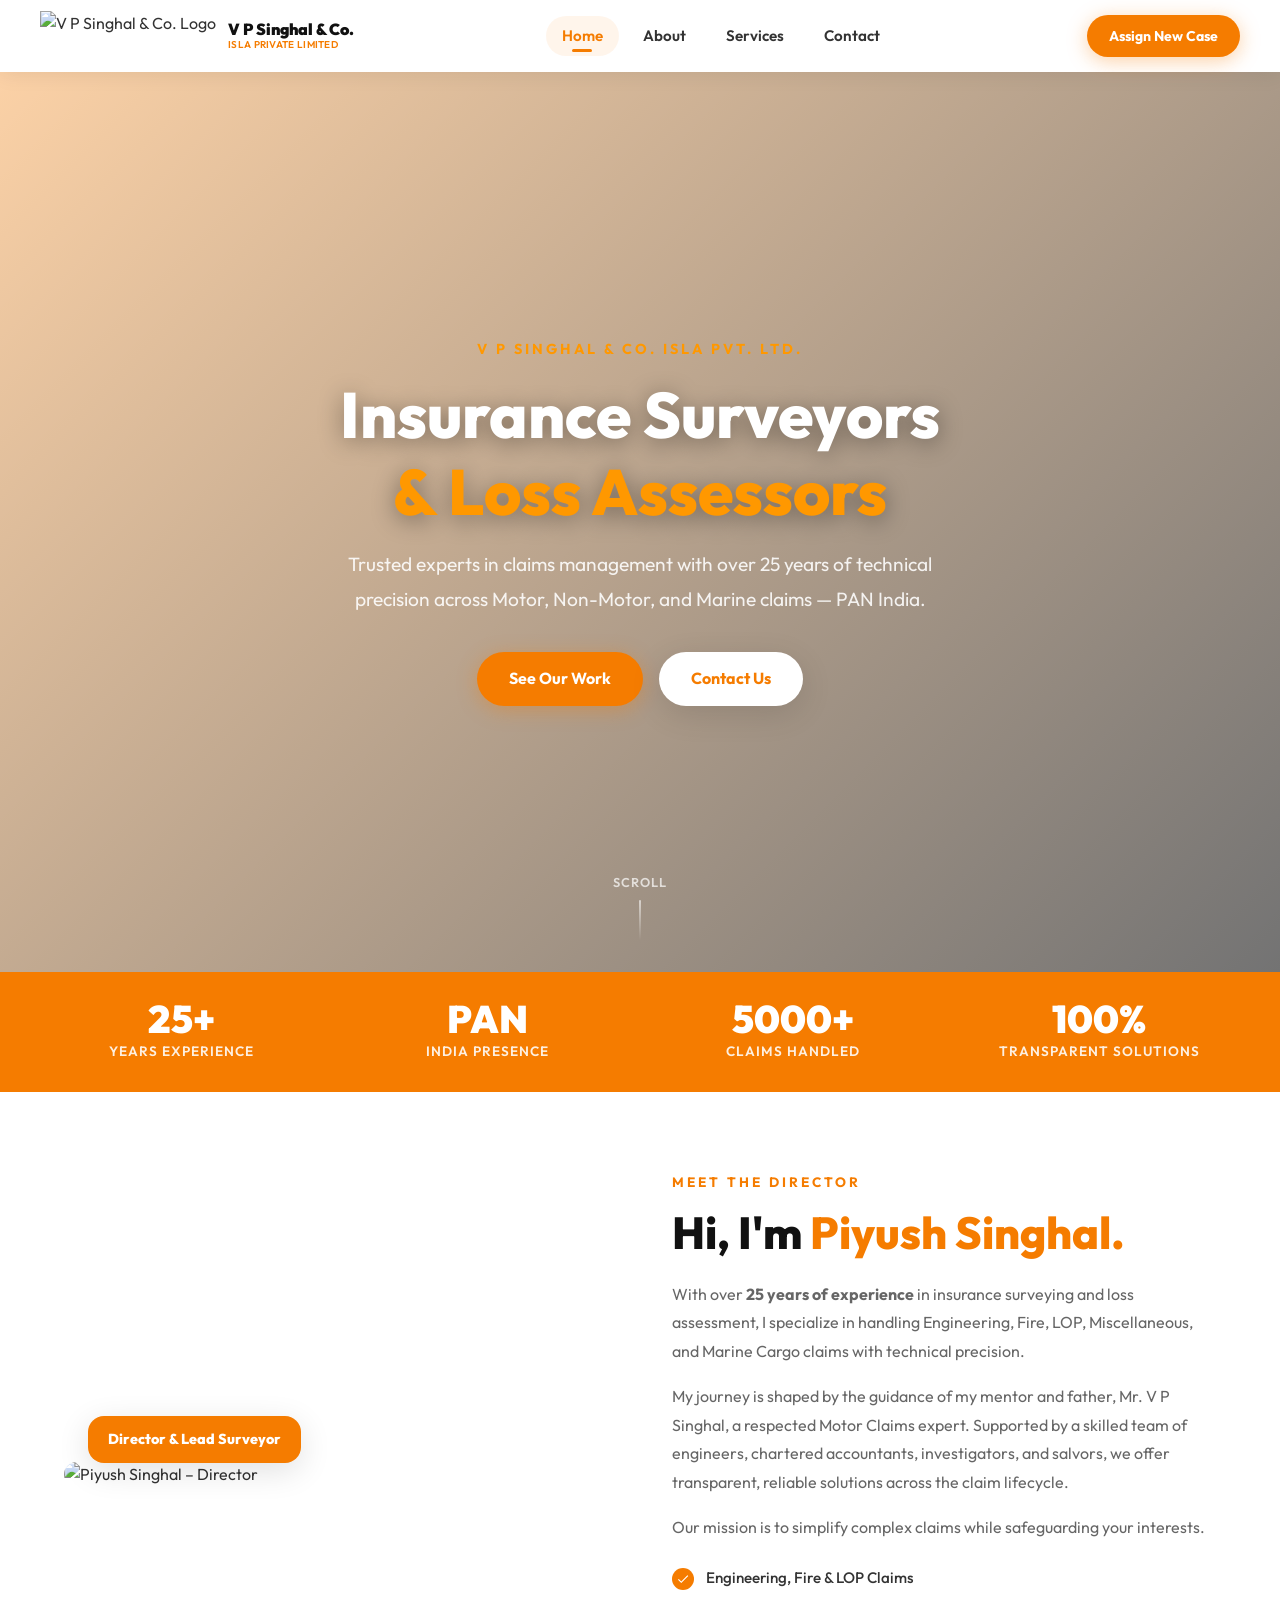
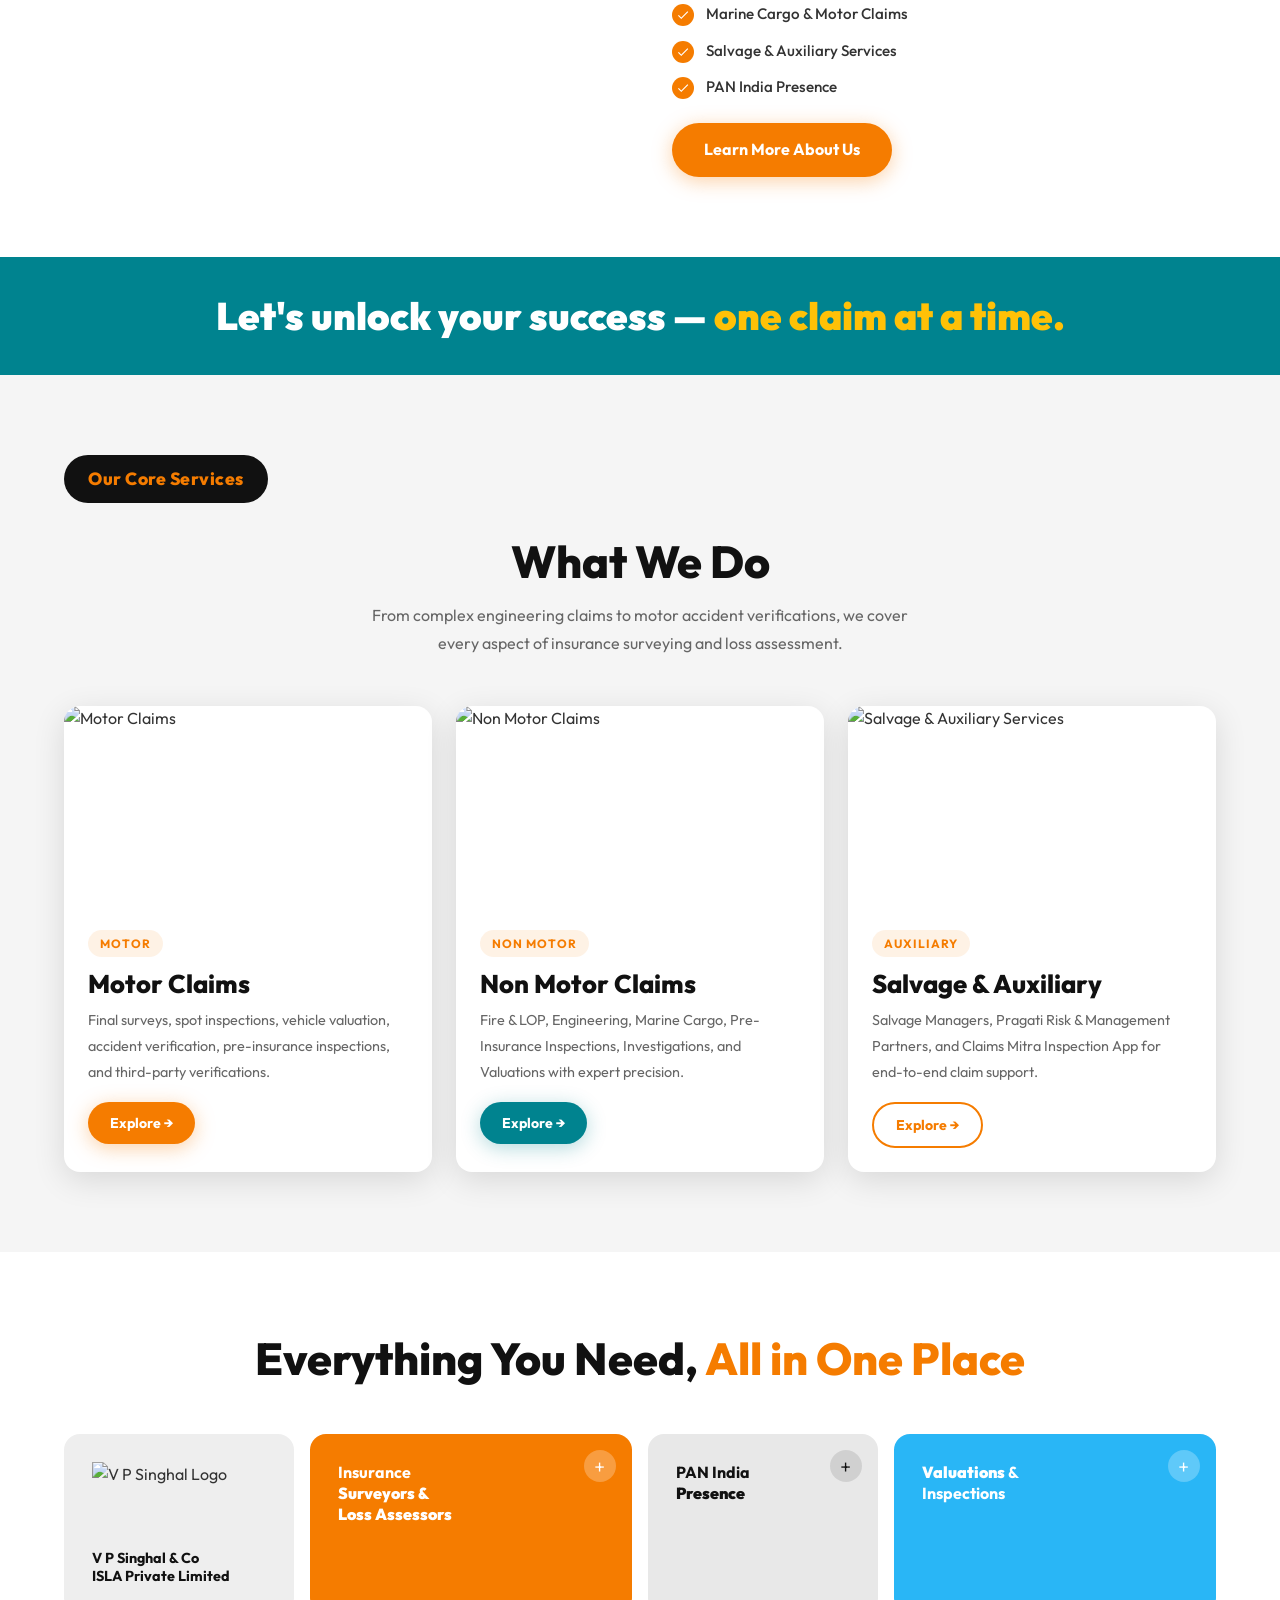
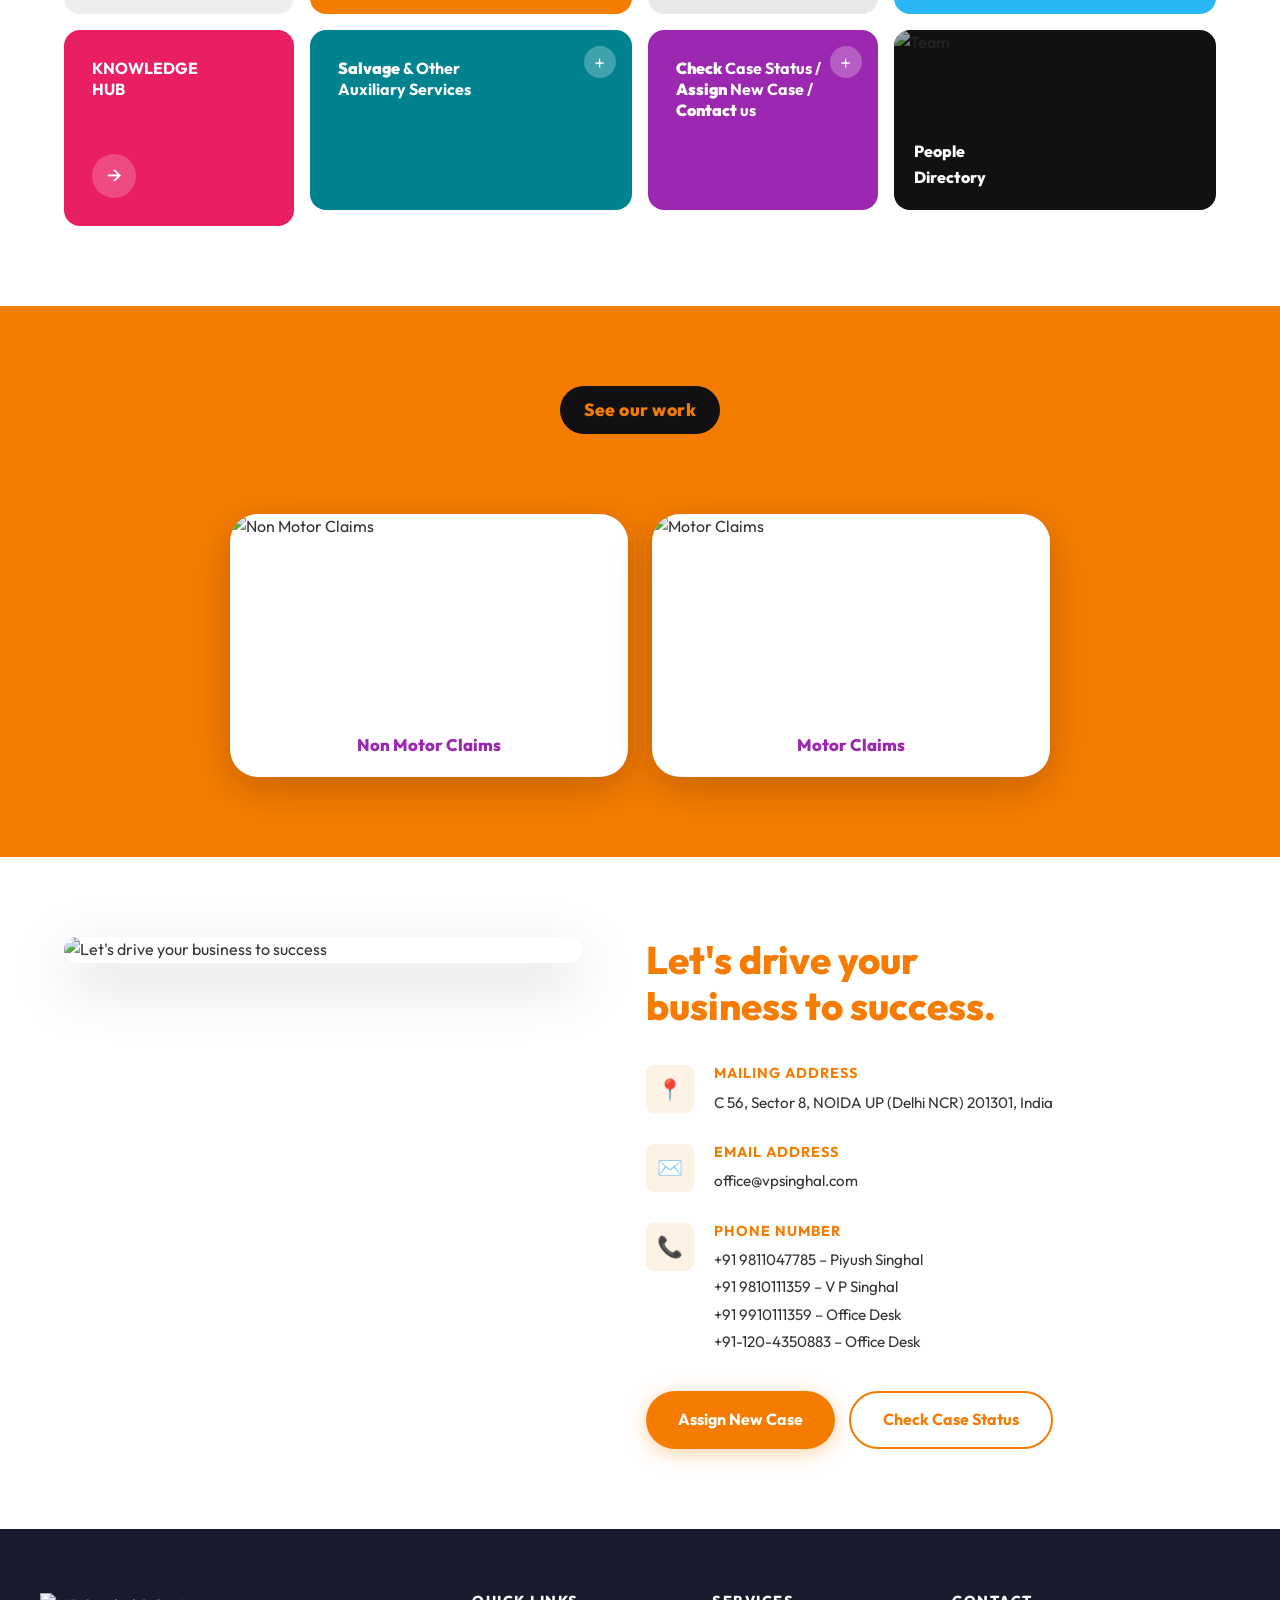
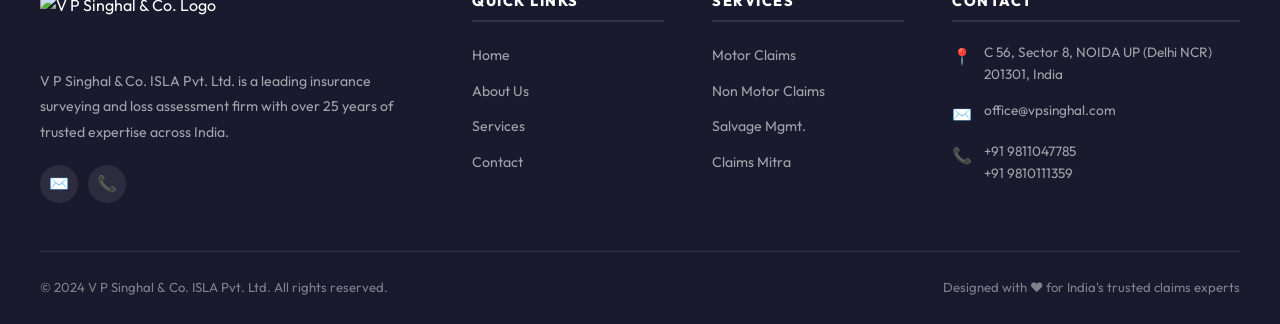
==== index.html @ 4d63808f "Home page" ====
<!DOCTYPE html>
<html lang="en">
<head>
  <meta charset="UTF-8" />
  <meta name="viewport" content="width=device-width, initial-scale=1.0"/>
  <meta name="description" content="V P Singhal & Co. ISLA Pvt. Ltd. – Expert Insurance Surveyors & Loss Assessors with 25+ years of experience in Engineering, Fire, Marine Cargo, Motor Claims across India."/>
  <title>V P Singhal & Co. ISLA Pvt. Ltd. | Insurance Surveyors & Loss Assessors</title>
  <link rel="stylesheet" href="styles.css"/>
  <link rel="icon" type="image/png" href="assets/favicon.ico"/>
</head>
<body>

  <!-- ═══════════════════════ NAVBAR ═══════════════════════ -->
  <nav class="navbar" id="navbar">
    <div class="nav-container">
      <a href="index.html" class="nav-logo">
        <img src="assets/logo.png" alt="V P Singhal & Co. Logo"/>
        <div class="nav-logo-text">
          <span class="brand">V P Singhal &amp; Co.</span>
          <span class="sub">ISLA Private Limited</span>
        </div>
      </a>
      <div class="nav-links">
        <a href="index.html" class="active">Home</a>
        <a href="about.html">About</a>
        <a href="services.html">Services</a>
        <a href="contact.html">Contact</a>
      </div>
      <div class="nav-cta">
        <a href="contact.html#assign" class="btn btn-orange">Assign New Case</a>
      </div>
      <button class="hamburger" id="hamburger" aria-label="Menu">
        <span></span><span></span><span></span>
      </button>
    </div>
  </nav>

  <!-- Mobile Nav -->
  <div class="mobile-nav" id="mobileNav">
    <a href="index.html">Home</a>
    <a href="about.html">About</a>
    <a href="services.html">Services</a>
    <a href="contact.html">Contact</a>
    <a href="contact.html#assign" class="btn btn-orange">Assign New Case</a>
  </div>

  <!-- ═══════════════════════ HERO ═══════════════════════ -->
  <section class="hero" id="hero">
    <div class="hero-bg"></div>
    <div class="hero-overlay"></div>
    <div class="hero-content">
      <span class="eyebrow">V P Singhal &amp; Co. ISLA Pvt. Ltd.</span>
      <h1>Insurance Surveyors<br/><span>&amp; Loss Assessors</span></h1>
      <p>Trusted experts in claims management with over 25 years of technical precision across Motor, Non-Motor, and Marine claims — PAN India.</p>
      <div class="hero-btns">
        <a href="services.html" class="btn btn-orange">See Our Work</a>
        <a href="contact.html" class="btn btn-white">Contact Us</a>
      </div>
    </div>
    <div class="hero-scroll">Scroll</div>
  </section>

  <!-- ═══════════════════════ STATS ═══════════════════════ -->
  <div class="stats-strip">
    <div class="stats-grid">
      <div class="stat-item reveal">
        <span class="num">25+</span>
        <span class="lbl">Years Experience</span>
      </div>
      <div class="stat-item reveal reveal-delay-1">
        <span class="num">PAN</span>
        <span class="lbl">India Presence</span>
      </div>
      <div class="stat-item reveal reveal-delay-2">
        <span class="num">5000+</span>
        <span class="lbl">Claims Handled</span>
      </div>
      <div class="stat-item reveal reveal-delay-3">
        <span class="num">100%</span>
        <span class="lbl">Transparent Solutions</span>
      </div>
    </div>
  </div>

  <!-- ═══════════════════════ ABOUT TEASER ═══════════════════════ -->
  <section class="about-teaser section" id="about-teaser">
    <div class="container">
      <div class="about-grid">
        <div class="about-img-wrap reveal">
          <img src="assets/About director.jpeg" alt="Piyush Singhal – Director"/>
          <div class="about-img-badge">Director &amp; Lead Surveyor</div>
        </div>
        <div class="about-text reveal reveal-delay-2">
          <span class="eyebrow">Meet the Director</span>
          <h2>Hi, I'm <span>Piyush Singhal.</span></h2>
          <p>With over <strong>25 years of experience</strong> in insurance surveying and loss assessment, I specialize in handling Engineering, Fire, LOP, Miscellaneous, and Marine Cargo claims with technical precision.</p>
          <p>My journey is shaped by the guidance of my mentor and father, Mr. V P Singhal, a respected Motor Claims expert. Supported by a skilled team of engineers, chartered accountants, investigators, and salvors, we offer transparent, reliable solutions across the claim lifecycle.</p>
          <p>Our mission is to simplify complex claims while safeguarding your interests.</p>
          <ul class="about-bullets">
            <li>Engineering, Fire &amp; LOP Claims</li>
            <li>Marine Cargo &amp; Motor Claims</li>
            <li>Salvage &amp; Auxiliary Services</li>
            <li>PAN India Presence</li>
          </ul>
          <a href="about.html" class="btn btn-orange">Learn More About Us</a>
        </div>
      </div>
    </div>
  </section>

  <!-- ═══════════════════════ TAGLINE ═══════════════════════ -->
  <div class="tagline-strip">
    <div class="container">
      <h2>Let's unlock your success — <span>one claim at a time.</span></h2>
    </div>
  </div>

  <!-- ═══════════════════════ SERVICES (Home) ═══════════════════════ -->
  <section class="services-home section" id="services">
    <div class="container">
      <span class="badge">Our Core Services</span>
      <h2 class="text-center" style="color:var(--black); margin-bottom:12px;">What We Do</h2>
      <p>From complex engineering claims to motor accident verifications, we cover every aspect of insurance surveying and loss assessment.</p>
      <div class="services-grid-home" style="margin-top:48px;">
        <!-- Card 1 -->
        <div class="service-card-home reveal">
          <div class="card-img">
            <img src="assets/motor claims.jpeg" alt="Motor Claims"/>
          </div>
          <div class="card-body">
            <span class="card-tag">Motor</span>
            <h3>Motor Claims</h3>
            <p>Final surveys, spot inspections, vehicle valuation, accident verification, pre-insurance inspections, and third-party verifications.</p>
            <a href="services.html#motor" class="btn btn-orange" style="margin-top:16px; padding:10px 22px; font-size:0.88rem;">Explore →</a>
          </div>
        </div>
        <!-- Card 2 -->
        <div class="service-card-home reveal reveal-delay-1">
          <div class="card-img">
            <img src="assets/Non motor claims.jpeg" alt="Non Motor Claims"/>
          </div>
          <div class="card-body">
            <span class="card-tag">Non Motor</span>
            <h3>Non Motor Claims</h3>
            <p>Fire &amp; LOP, Engineering, Marine Cargo, Pre-Insurance Inspections, Investigations, and Valuations with expert precision.</p>
            <a href="services.html#non-motor" class="btn btn-teal" style="margin-top:16px; padding:10px 22px; font-size:0.88rem;">Explore →</a>
          </div>
        </div>
        <!-- Card 3 -->
        <div class="service-card-home reveal reveal-delay-2">
          <div class="card-img">
            <img src="assets/slavage.jpeg" alt="Salvage & Auxiliary Services"/>
          </div>
          <div class="card-body">
            <span class="card-tag">Auxiliary</span>
            <h3>Salvage &amp; Auxiliary</h3>
            <p>Salvage Managers, Pragati Risk &amp; Management Partners, and Claims Mitra Inspection App for end-to-end claim support.</p>
            <a href="services.html#salvage" class="btn btn-outline" style="margin-top:16px; padding:10px 22px; font-size:0.88rem;">Explore →</a>
          </div>
        </div>
      </div>
    </div>
  </section>

  <!-- ═══════════════════════ BENTO GRID ═══════════════════════ -->
  <section class="bento-section section">
    <div class="container">
      <h2 class="reveal">Everything You Need, <span class="text-orange">All in One Place</span></h2>
      <div class="bento-grid" style="margin-top:48px;">
        <!-- Logo card -->
        <div class="bento-card bc-logo reveal">
          <img src="assets/logo.png" alt="V P Singhal Logo"/>
          <h4>V P Singhal &amp; Co<br/>ISLA Private Limited</h4>
        </div>
        <!-- Insurance Surveyors -->
        <a href="services.html" class="bento-card bc-orange reveal reveal-delay-1">
          <div class="plus">+</div>
          <h4>Insurance<br/><span>Surveyors &amp;<br/>Loss Assessors</span></h4>
        </a>
        <!-- PAN India -->
        <div class="bento-card bc-grey reveal reveal-delay-2">
          <div class="plus" style="background:rgba(0,0,0,0.1); color:var(--black);">+</div>
          <h4 style="color:var(--black);">PAN India<br/><span>Presence</span></h4>
        </div>
        <!-- Valuations -->
        <a href="services.html#non-motor" class="bento-card bc-blue reveal reveal-delay-3">
          <div class="plus">+</div>
          <h4><span>Valuations</span> &amp;<br/>Inspections</h4>
        </a>
        <!-- Knowledge Hub -->
        <a href="about.html" class="bento-card bc-red span-row reveal">
          <h4>KNOWLEDGE<br/>HUB</h4>
          <div class="arrow">→</div>
        </a>
        <!-- Salvage -->
        <a href="services.html#salvage" class="bento-card bc-teal reveal reveal-delay-1">
          <div class="plus">+</div>
          <h4><span>Salvage</span> &amp; Other<br/>Auxiliary Services</h4>
        </a>
        <!-- Check / Assign -->
        <a href="contact.html" class="bento-card bc-purple reveal reveal-delay-2">
          <div class="plus">+</div>
          <h4><span>Check</span> Case Status / <span>Assign</span> New Case / <span>Contact</span> us</h4>
        </a>
        <!-- People -->
        <div class="bento-card bc-photo reveal reveal-delay-3">
          <img src="assets/contact.jpeg" alt="Team"/>
          <div class="photo-label">People<br/>Directory</div>
        </div>
      </div>
    </div>
  </section>

  <!-- ═══════════════════════ SEE OUR WORK ═══════════════════════ -->
  <section class="work-section">
    <div class="container">
      <div class="section-header">
        <div class="badge">See our work</div>
      </div>
      <div class="work-cards">
        <div class="work-card reveal">
          <img src="assets/Non motor claims.jpeg" alt="Non Motor Claims"/>
          <div class="work-card-label">Non Motor Claims</div>
        </div>
        <div class="work-card reveal reveal-delay-1">
          <img src="assets/motor and non motor claims.jpeg" alt="Motor Claims"/>
          <div class="work-card-label">Motor Claims</div>
        </div>
      </div>
    </div>
  </section>

  <!-- ═══════════════════════ CONTACT CTA ═══════════════════════ -->
  <section class="section" style="background:var(--white);">
    <div class="container">
      <div class="contact-layout">
        <div class="reveal">
          <img src="assets/contact.jpeg" alt="Let's drive your business to success" style="border-radius: var(--radius-lg); box-shadow: var(--shadow-lg); width:100%; object-fit:cover; max-height:380px;"/>
        </div>
        <div class="contact-info reveal reveal-delay-2">
          <h2>Let's drive your<br/>business to success.</h2>
          <div class="contact-detail">
            <div class="contact-detail-icon">📍</div>
            <div class="contact-detail-text">
              <h4>Mailing Address</h4>
              <p>C 56, Sector 8, NOIDA UP (Delhi NCR) 201301, India</p>
            </div>
          </div>
          <div class="contact-detail">
            <div class="contact-detail-icon">✉️</div>
            <div class="contact-detail-text">
              <h4>Email Address</h4>
              <a href="mailto:office@vpsinghal.com">office@vpsinghal.com</a>
            </div>
          </div>
          <div class="contact-detail">
            <div class="contact-detail-icon">📞</div>
            <div class="contact-detail-text">
              <h4>Phone Number</h4>
              <a href="tel:+919811047785">+91 9811047785 – Piyush Singhal</a>
              <a href="tel:+919810111359">+91 9810111359 – V P Singhal</a>
              <a href="tel:+919910111359">+91 9910111359 – Office Desk</a>
              <a href="tel:+911204350883">+91-120-4350883 – Office Desk</a>
            </div>
          </div>
          <div class="contact-action-btns">
            <a href="contact.html#assign" class="btn btn-orange">Assign New Case</a>
            <a href="contact.html#status" class="btn btn-outline">Check Case Status</a>
          </div>
        </div>
      </div>
    </div>
  </section>

  <!-- ═══════════════════════ FOOTER ═══════════════════════ -->
  <footer class="footer">
    <div class="footer-grid">
      <div class="footer-brand">
        <img src="assets/logo.png" alt="V P Singhal & Co. Logo"/>
        <p>V P Singhal & Co. ISLA Pvt. Ltd. is a leading insurance surveying and loss assessment firm with over 25 years of trusted expertise across India.</p>
        <div class="footer-social">
          <a href="mailto:office@vpsinghal.com" title="Email">✉️</a>
          <a href="tel:+919811047785" title="Call">📞</a>
        </div>
      </div>
      <div class="footer-col">
        <h5>Quick Links</h5>
        <ul>
          <li><a href="index.html">Home</a></li>
          <li><a href="about.html">About Us</a></li>
          <li><a href="services.html">Services</a></li>
          <li><a href="contact.html">Contact</a></li>
        </ul>
      </div>
      <div class="footer-col">
        <h5>Services</h5>
        <ul>
          <li><a href="services.html#motor">Motor Claims</a></li>
          <li><a href="services.html#non-motor">Non Motor Claims</a></li>
          <li><a href="services.html#salvage">Salvage Mgmt.</a></li>
          <li><a href="services.html#salvage">Claims Mitra</a></li>
        </ul>
      </div>
      <div class="footer-col">
        <h5>Contact</h5>
        <div class="footer-contact-item">
          <span class="icon">📍</span>
          <p>C 56, Sector 8, NOIDA UP (Delhi NCR) 201301, India</p>
        </div>
        <div class="footer-contact-item">
          <span class="icon">✉️</span>
          <p><a href="mailto:office@vpsinghal.com">office@vpsinghal.com</a></p>
        </div>
        <div class="footer-contact-item">
          <span class="icon">📞</span>
          <p><a href="tel:+919811047785">+91 9811047785</a><br/><a href="tel:+919810111359">+91 9810111359</a></p>
        </div>
      </div>
    </div>
    <div class="footer-bottom">
      <p>© 2024 V P Singhal &amp; Co. ISLA Pvt. Ltd. All rights reserved.</p>
      <p>Designed with ❤️ for India's trusted claims experts</p>
    </div>
  </footer>

  <script>
    // Navbar scroll
    const navbar = document.getElementById('navbar');
    window.addEventListener('scroll', () => {
      navbar.classList.toggle('scrolled', window.scrollY > 50);
    });

    // Hamburger toggle
    const hamburger = document.getElementById('hamburger');
    const mobileNav = document.getElementById('mobileNav');
    hamburger.addEventListener('click', () => {
      hamburger.classList.toggle('active');
      mobileNav.classList.toggle('open');
    });

    // Reveal on scroll
    const reveals = document.querySelectorAll('.reveal');
    const observer = new IntersectionObserver((entries) => {
      entries.forEach(e => { if (e.isIntersecting) e.target.classList.add('visible'); });
    }, { threshold: 0.12 });
    reveals.forEach(el => observer.observe(el));
  </script>
</body>
</html>
---- styles.css ----
/* ============================================================
   V P Singhal & Co. ISLA Pvt. Ltd. — Main Stylesheet
   Theme: Orange (#F57C00), Teal (#00838F), Vibrant Accents
   ============================================================ */

@import url('https://fonts.googleapis.com/css2?family=Inter:wght@300;400;500;600;700;800;900&family=Outfit:wght@300;400;500;600;700;800;900&display=swap');

/* ── CSS Variables ── */
:root {
  --orange:       #F57C00;
  --orange-light: #FF9800;
  --orange-dark:  #E65100;
  --teal:         #00838F;
  --teal-dark:    #006064;
  --red:          #E91E63;
  --yellow:       #FFC107;
  --sky:          #29B6F6;
  --purple:       #9C27B0;
  --black:        #111111;
  --dark:         #1A1A2E;
  --grey:         #F5F5F5;
  --grey-mid:     #EEEEEE;
  --text:         #333333;
  --text-light:   #666666;
  --white:        #FFFFFF;
  --radius:       16px;
  --radius-sm:    8px;
  --radius-lg:    28px;
  --shadow:       0 8px 32px rgba(0,0,0,0.12);
  --shadow-lg:    0 20px 60px rgba(0,0,0,0.18);
  --transition:   all 0.3s cubic-bezier(0.4, 0, 0.2, 1);
  --font:         'Outfit', 'Inter', sans-serif;
}

/* ── Reset & Base ── */
*, *::before, *::after { box-sizing: border-box; margin: 0; padding: 0; }

html { scroll-behavior: smooth; font-size: 16px; }

body {
  font-family: var(--font);
  color: var(--text);
  background: var(--white);
  line-height: 1.6;
  overflow-x: hidden;
}

img { max-width: 100%; height: auto; display: block; }
a  { text-decoration: none; color: inherit; }
ul { list-style: none; }

/* ── Typography ── */
h1, h2, h3, h4, h5 { line-height: 1.2; font-weight: 800; }
h1 { font-size: clamp(2.2rem, 5vw, 4rem); }
h2 { font-size: clamp(1.8rem, 3.5vw, 2.8rem); }
h3 { font-size: clamp(1.2rem, 2.5vw, 1.6rem); }
h4 { font-size: 1.1rem; }
p  { font-size: 1rem; line-height: 1.8; color: var(--text-light); }

.text-orange  { color: var(--orange); }
.text-teal    { color: var(--teal); }
.text-white   { color: var(--white); }
.text-black   { color: var(--black); }
.text-center  { text-align: center; }
.fw-900       { font-weight: 900; }
.fw-700       { font-weight: 700; }

/* ── Layout ── */
.container {
  width: 100%;
  max-width: 1200px;
  margin: 0 auto;
  padding: 0 24px;
}
.section { padding: 80px 0; }
.section-sm { padding: 48px 0; }

/* ── Buttons ── */
.btn {
  display: inline-flex;
  align-items: center;
  gap: 8px;
  padding: 14px 32px;
  border-radius: 50px;
  font-family: var(--font);
  font-size: 1rem;
  font-weight: 700;
  cursor: pointer;
  border: none;
  transition: var(--transition);
  text-decoration: none;
  white-space: nowrap;
}
.btn-orange {
  background: var(--orange);
  color: var(--white);
  box-shadow: 0 4px 20px rgba(245,124,0,0.35);
}
.btn-orange:hover {
  background: var(--orange-dark);
  transform: translateY(-3px);
  box-shadow: 0 8px 32px rgba(245,124,0,0.45);
}
.btn-teal {
  background: var(--teal);
  color: var(--white);
  box-shadow: 0 4px 20px rgba(0,131,143,0.3);
}
.btn-teal:hover {
  background: var(--teal-dark);
  transform: translateY(-3px);
  box-shadow: 0 8px 32px rgba(0,131,143,0.4);
}
.btn-outline {
  background: transparent;
  color: var(--orange);
  border: 2.5px solid var(--orange);
}
.btn-outline:hover {
  background: var(--orange);
  color: var(--white);
  transform: translateY(-3px);
}
.btn-white {
  background: var(--white);
  color: var(--orange);
  font-weight: 700;
  box-shadow: var(--shadow);
}
.btn-white:hover {
  background: var(--grey);
  transform: translateY(-3px);
}

/* ── Section Badges ── */
.badge {
  display: inline-block;
  background: var(--black);
  color: var(--orange);
  font-weight: 800;
  font-size: 1.1rem;
  padding: 10px 24px;
  border-radius: 50px;
  margin-bottom: 32px;
  letter-spacing: 0.5px;
}
.badge-orange {
  background: var(--orange);
  color: var(--white);
}

/* ───────────────────────────────────────────
   NAVBAR
─────────────────────────────────────────── */
.navbar {
  position: fixed;
  top: 0;
  left: 0;
  right: 0;
  z-index: 1000;
  padding: 0 24px;
  height: 72px;
  display: flex;
  align-items: center;
  background: rgba(255,255,255,0.95);
  backdrop-filter: blur(12px);
  box-shadow: 0 2px 20px rgba(0,0,0,0.08);
  transition: var(--transition);
}
.navbar.scrolled {
  box-shadow: 0 4px 30px rgba(0,0,0,0.15);
}
.nav-container {
  width: 100%;
  max-width: 1200px;
  margin: 0 auto;
  display: flex;
  align-items: center;
  justify-content: space-between;
  gap: 24px;
}
.nav-logo {
  display: flex;
  align-items: center;
  gap: 12px;
  text-decoration: none;
}
.nav-logo img {
  height: 50px;
  width: auto;
  object-fit: contain;
}
.nav-logo-text {
  display: flex;
  flex-direction: column;
}
.nav-logo-text .brand {
  font-size: 1rem;
  font-weight: 900;
  color: var(--black);
  line-height: 1.1;
}
.nav-logo-text .sub {
  font-size: 0.62rem;
  font-weight: 600;
  color: var(--orange);
  text-transform: uppercase;
  letter-spacing: 0.3px;
  line-height: 1.2;
}
.nav-links {
  display: flex;
  align-items: center;
  gap: 8px;
}
.nav-links a {
  font-size: 0.95rem;
  font-weight: 600;
  color: var(--text);
  padding: 8px 16px;
  border-radius: 50px;
  transition: var(--transition);
  position: relative;
}
.nav-links a:hover,
.nav-links a.active {
  color: var(--orange);
  background: rgba(245,124,0,0.08);
}
.nav-links a.active::after {
  content: '';
  position: absolute;
  bottom: 4px;
  left: 50%;
  transform: translateX(-50%);
  width: 20px;
  height: 3px;
  background: var(--orange);
  border-radius: 2px;
}
.nav-cta {
  display: flex;
  align-items: center;
  gap: 10px;
}
.nav-cta .btn {
  padding: 10px 22px;
  font-size: 0.88rem;
}

/* Hamburger */
.hamburger {
  display: none;
  flex-direction: column;
  gap: 5px;
  cursor: pointer;
  padding: 8px;
  border-radius: 8px;
  background: none;
  border: none;
}
.hamburger span {
  display: block;
  width: 24px;
  height: 2.5px;
  background: var(--black);
  border-radius: 2px;
  transition: var(--transition);
}
.hamburger.active span:nth-child(1) { transform: rotate(45deg) translate(5px, 5px); }
.hamburger.active span:nth-child(2) { opacity: 0; }
.hamburger.active span:nth-child(3) { transform: rotate(-45deg) translate(5px, -5px); }

/* Mobile Nav */
.mobile-nav {
  display: none;
  position: fixed;
  top: 72px;
  left: 0;
  right: 0;
  background: var(--white);
  box-shadow: var(--shadow-lg);
  z-index: 999;
  padding: 20px 24px;
  flex-direction: column;
  gap: 8px;
  animation: slideDown 0.3s ease;
}
.mobile-nav.open { display: flex; }
.mobile-nav a {
  font-size: 1rem;
  font-weight: 600;
  color: var(--text);
  padding: 14px 20px;
  border-radius: var(--radius-sm);
  transition: var(--transition);
}
.mobile-nav a:hover { background: var(--grey); color: var(--orange); }
.mobile-nav .btn { width: 100%; justify-content: center; margin-top: 8px; }

@keyframes slideDown {
  from { opacity: 0; transform: translateY(-10px); }
  to   { opacity: 1; transform: translateY(0); }
}

/* ───────────────────────────────────────────
   HERO — HOME
─────────────────────────────────────────── */
.hero {
  position: relative;
  height: 100vh;
  min-height: 600px;
  display: flex;
  align-items: center;
  justify-content: center;
  overflow: hidden;
  margin-top: 72px;
}
.hero-bg {
  position: absolute;
  inset: 0;
  background-image: url('assets/Services and logo.jpeg');
  background-size: cover;
  background-position: center;
  filter: brightness(0.45);
  transform: scale(1.05);
  transition: transform 8s ease;
}
.hero:hover .hero-bg { transform: scale(1); }
.hero-overlay {
  position: absolute;
  inset: 0;
  background: linear-gradient(135deg, rgba(245,124,0,0.35) 0%, rgba(0,0,0,0.55) 100%);
}
.hero-content {
  position: relative;
  z-index: 2;
  text-align: center;
  color: var(--white);
  padding: 0 24px;
  animation: fadeUp 0.9s ease both;
}
.hero-content .eyebrow {
  font-size: 0.9rem;
  font-weight: 700;
  letter-spacing: 3px;
  text-transform: uppercase;
  color: var(--orange-light);
  margin-bottom: 16px;
  display: block;
}
.hero-content h1 {
  color: var(--white);
  text-shadow: 0 4px 24px rgba(0,0,0,0.4);
  margin-bottom: 16px;
}
.hero-content h1 span { color: var(--orange-light); }
.hero-content p {
  font-size: 1.2rem;
  color: rgba(255,255,255,0.88);
  max-width: 600px;
  margin: 0 auto 36px;
}
.hero-btns { display: flex; gap: 16px; justify-content: center; flex-wrap: wrap; }
.hero-scroll {
  position: absolute;
  bottom: 32px;
  left: 50%;
  transform: translateX(-50%);
  display: flex;
  flex-direction: column;
  align-items: center;
  gap: 8px;
  color: rgba(255,255,255,0.7);
  font-size: 0.8rem;
  font-weight: 600;
  letter-spacing: 1px;
  text-transform: uppercase;
  animation: bounce 2s infinite;
}
.hero-scroll::after {
  content: '';
  width: 2px;
  height: 40px;
  background: linear-gradient(to bottom, rgba(255,255,255,0.6), transparent);
  border-radius: 2px;
}

@keyframes bounce {
  0%, 100% { transform: translateX(-50%) translateY(0); }
  50%       { transform: translateX(-50%) translateY(-8px); }
}
@keyframes fadeUp {
  from { opacity: 0; transform: translateY(40px); }
  to   { opacity: 1; transform: translateY(0); }
}

/* Stats strip */
.stats-strip {
  background: var(--orange);
  padding: 28px 24px;
}
.stats-grid {
  display: grid;
  grid-template-columns: repeat(4, 1fr);
  gap: 24px;
  max-width: 1200px;
  margin: 0 auto;
}
.stat-item {
  text-align: center;
  color: var(--white);
}
.stat-item .num {
  font-size: clamp(1.8rem, 3vw, 2.8rem);
  font-weight: 900;
  line-height: 1;
  display: block;
}
.stat-item .lbl {
  font-size: 0.85rem;
  font-weight: 600;
  opacity: 0.88;
  margin-top: 4px;
  text-transform: uppercase;
  letter-spacing: 1px;
}

/* ── About Teaser ── */
.about-teaser {
  background: var(--white);
}
.about-grid {
  display: grid;
  grid-template-columns: 1fr 1fr;
  gap: 64px;
  align-items: center;
}
.about-img-wrap {
  position: relative;
}
.about-img-wrap img {
  width: 100%;
  border-radius: var(--radius-lg);
  object-fit: cover;
  max-height: 500px;
}
.about-img-badge {
  position: absolute;
  bottom: 24px;
  left: 24px;
  background: var(--orange);
  color: var(--white);
  padding: 12px 20px;
  border-radius: var(--radius);
  font-weight: 800;
  font-size: 0.9rem;
  box-shadow: var(--shadow);
}
.about-text .eyebrow {
  font-size: 0.85rem;
  font-weight: 700;
  letter-spacing: 3px;
  text-transform: uppercase;
  color: var(--orange);
  display: block;
  margin-bottom: 12px;
}
.about-text h2 { color: var(--black); margin-bottom: 20px; }
.about-text h2 span { color: var(--orange); }
.about-text p { margin-bottom: 16px; }
.about-bullets {
  display: flex;
  flex-direction: column;
  gap: 12px;
  margin: 24px 0;
}
.about-bullets li {
  display: flex;
  align-items: flex-start;
  gap: 12px;
  font-size: 0.95rem;
  color: var(--text);
  font-weight: 500;
}
.about-bullets li::before {
  content: '';
  width: 22px;
  height: 22px;
  min-width: 22px;
  background: var(--orange);
  border-radius: 50%;
  background-image: url("data:image/svg+xml,%3Csvg xmlns='http://www.w3.org/2000/svg' viewBox='0 0 24 24' fill='white'%3E%3Cpath d='M9 16.17L4.83 12l-1.42 1.41L9 19 21 7l-1.41-1.41z'/%3E%3C/svg%3E");
  background-size: 14px;
  background-repeat: no-repeat;
  background-position: center;
  margin-top: 2px;
}

/* ── Services Grid (Home) ── */
.services-home {
  background: var(--grey);
}
.services-home h2 { text-align: center; color: var(--black); margin-bottom: 12px; }
.services-home > .container > p { text-align: center; margin-bottom: 48px; max-width: 560px; margin-left: auto; margin-right: auto; }
.services-grid-home {
  display: grid;
  grid-template-columns: repeat(3, 1fr);
  gap: 24px;
}
.service-card-home {
  background: var(--white);
  border-radius: var(--radius);
  overflow: hidden;
  box-shadow: var(--shadow);
  transition: var(--transition);
  cursor: pointer;
}
.service-card-home:hover {
  transform: translateY(-8px);
  box-shadow: var(--shadow-lg);
}
.service-card-home .card-img {
  height: 200px;
  overflow: hidden;
}
.service-card-home .card-img img {
  width: 100%;
  height: 100%;
  object-fit: cover;
  transition: transform 0.5s ease;
}
.service-card-home:hover .card-img img { transform: scale(1.08); }
.service-card-home .card-body {
  padding: 24px;
}
.service-card-home .card-body h3 { color: var(--black); margin-bottom: 8px; }
.service-card-home .card-body p { font-size: 0.9rem; margin: 0; }
.card-tag {
  display: inline-block;
  background: rgba(245,124,0,0.1);
  color: var(--orange);
  font-size: 0.75rem;
  font-weight: 700;
  padding: 4px 12px;
  border-radius: 20px;
  margin-bottom: 12px;
  text-transform: uppercase;
  letter-spacing: 1px;
}

/* Bento Grid */
.bento-section { background: var(--white); }
.bento-section h2 { text-align: center; margin-bottom: 48px; color: var(--black); }
.bento-grid {
  display: grid;
  grid-template-columns: 1fr 1.4fr 1fr 1.4fr;
  grid-template-rows: auto auto;
  gap: 16px;
}
.bento-card {
  border-radius: var(--radius);
  padding: 28px;
  display: flex;
  flex-direction: column;
  justify-content: space-between;
  min-height: 180px;
  position: relative;
  overflow: hidden;
  transition: var(--transition);
  cursor: pointer;
}
.bento-card:hover { transform: scale(1.02); box-shadow: var(--shadow-lg); }
.bento-card .plus {
  position: absolute;
  top: 16px;
  right: 16px;
  width: 32px;
  height: 32px;
  border-radius: 50%;
  display: flex;
  align-items: center;
  justify-content: center;
  font-size: 1.3rem;
  font-weight: 300;
  background: rgba(255,255,255,0.25);
  color: var(--white);
}
.bento-card h4 { font-size: 1rem; font-weight: 700; line-height: 1.3; }
.bento-card h4 span { font-weight: 900; }
.bento-card p { font-size: 0.8rem; color: rgba(255,255,255,0.75); margin: 0; }
.bc-logo { background: var(--grey-mid); }
.bc-logo h4 { color: var(--black); font-size: 0.9rem; }
.bc-logo img { height: 52px; object-fit: contain; margin-bottom: 12px; }
.bc-orange { background: var(--orange); color: var(--white); }
.bc-grey   { background: #E8E8E8; }
.bc-grey h4 { color: var(--black); }
.bc-grey .plus { background: rgba(0,0,0,0.12); color: var(--black); }
.bc-blue   { background: var(--sky); color: var(--white); }
.bc-red    { background: var(--red); color: var(--white); }
.bc-red .arrow { 
  width: 44px; height: 44px;
  background: rgba(255,255,255,0.2);
  border-radius: 50%;
  display: flex; align-items: center; justify-content: center;
  font-size: 1.4rem;
  margin-top: auto;
}
.bc-teal   { background: var(--teal); color: var(--white); }
.bc-purple { background: var(--purple); color: var(--white); }
.bc-photo  { background: var(--black); position: relative; overflow: hidden; padding: 0; }
.bc-photo img { width: 100%; height: 100%; object-fit: cover; opacity: 0.65; }
.bc-photo .photo-label {
  position: absolute;
  bottom: 20px;
  left: 20px;
  color: var(--white);
  font-weight: 800;
  font-size: 1rem;
}
.bento-card.span-row { grid-row: span 2; }

/* ── Work Section ── */
.work-section { background: var(--orange); padding: 80px 0; }
.work-section .section-header { text-align: center; margin-bottom: 48px; }
.work-section .section-header .badge { background: var(--black); color: var(--orange); }
.work-cards {
  display: grid;
  grid-template-columns: 1fr 1fr;
  gap: 24px;
  max-width: 820px;
  margin: 0 auto;
}
.work-card {
  background: var(--white);
  border-radius: var(--radius-lg);
  overflow: hidden;
  box-shadow: 0 12px 40px rgba(0,0,0,0.2);
  transition: var(--transition);
}
.work-card:hover { transform: translateY(-8px) rotate(-1deg); box-shadow: 0 24px 60px rgba(0,0,0,0.3); }
.work-card img {
  width: 100%;
  height: 200px;
  object-fit: cover;
}
.work-card-label {
  padding: 18px 20px;
  font-size: 1.05rem;
  font-weight: 800;
  color: var(--purple);
  text-align: center;
}

/* Tagline Strip */
.tagline-strip {
  background: var(--teal);
  padding: 36px 24px;
  text-align: center;
}
.tagline-strip h2 {
  color: var(--white);
  font-size: clamp(1.6rem, 3vw, 2.6rem);
  font-weight: 900;
}
.tagline-strip h2 span { color: var(--yellow); }

/* ───────────────────────────────────────────
   ABOUT PAGE
─────────────────────────────────────────── */
.page-hero {
  margin-top: 72px;
  background: linear-gradient(135deg, var(--orange-dark) 0%, var(--orange) 50%, var(--orange-light) 100%);
  padding: 80px 24px;
  text-align: center;
  color: var(--white);
  position: relative;
  overflow: hidden;
}
.page-hero::before {
  content: '';
  position: absolute;
  width: 600px;
  height: 600px;
  background: rgba(255,255,255,0.06);
  border-radius: 50%;
  top: -200px;
  right: -100px;
}
.page-hero::after {
  content: '';
  position: absolute;
  width: 400px;
  height: 400px;
  background: rgba(255,255,255,0.06);
  border-radius: 50%;
  bottom: -150px;
  left: -80px;
}
.page-hero h1 { color: var(--white); margin-bottom: 16px; position: relative; z-index: 1; }
.page-hero p  { color: rgba(255,255,255,0.88); font-size: 1.15rem; max-width: 580px; margin: 0 auto; position: relative; z-index: 1; }

/* Director Section */
.director-section { background: var(--white); }
.director-grid {
  display: grid;
  grid-template-columns: 1fr 1.5fr;
  gap: 64px;
  align-items: start;
}
.director-photo-col {
  display: flex;
  flex-direction: column;
  gap: 20px;
  align-items: center;
}
.director-photo {
  width: 100%;
  max-width: 340px;
  aspect-ratio: 4/5;
  border-radius: var(--radius-lg);
  object-fit: cover;
  object-position: center top;
  box-shadow: var(--shadow-lg);
}
.director-name-card {
  background: var(--orange);
  color: var(--white);
  border-radius: var(--radius);
  padding: 20px 28px;
  text-align: center;
  width: 100%;
  max-width: 340px;
}
.director-name-card h3 { font-size: 1.3rem; color: var(--white); margin-bottom: 4px; }
.director-name-card p { font-size: 0.85rem; color: rgba(255,255,255,0.88); margin: 0; }
.director-text h2 { color: var(--black); margin-bottom: 8px; }
.director-text h2 span { color: var(--orange); }
.director-text .eyebrow {
  font-size: 0.85rem;
  font-weight: 700;
  color: var(--orange);
  text-transform: uppercase;
  letter-spacing: 3px;
  display: block;
  margin-bottom: 10px;
}
.director-text p { margin-bottom: 16px; }
.director-quote {
  margin: 28px 0;
  padding: 20px 28px;
  border-left: 5px solid var(--orange);
  background: rgba(245,124,0,0.06);
  border-radius: 0 var(--radius-sm) var(--radius-sm) 0;
  font-size: 1.1rem;
  font-weight: 600;
  color: var(--teal-dark);
  font-style: italic;
}

/* Values */
.values-section { background: var(--grey); }
.values-section h2 { text-align: center; color: var(--black); margin-bottom: 48px; }
.values-grid {
  display: grid;
  grid-template-columns: repeat(3, 1fr);
  gap: 24px;
}
.value-card {
  background: var(--white);
  border-radius: var(--radius);
  padding: 32px 28px;
  box-shadow: var(--shadow);
  transition: var(--transition);
  border-top: 5px solid transparent;
}
.value-card:hover { transform: translateY(-6px); box-shadow: var(--shadow-lg); }
.value-card:nth-child(1) { border-top-color: var(--orange); }
.value-card:nth-child(2) { border-top-color: var(--teal); }
.value-card:nth-child(3) { border-top-color: var(--red); }
.value-card:nth-child(4) { border-top-color: var(--yellow); }
.value-card:nth-child(5) { border-top-color: var(--sky); }
.value-card:nth-child(6) { border-top-color: var(--purple); }
.value-icon {
  width: 56px;
  height: 56px;
  border-radius: var(--radius-sm);
  display: flex;
  align-items: center;
  justify-content: center;
  font-size: 1.6rem;
  margin-bottom: 20px;
}
.value-card h3 { font-size: 1.1rem; color: var(--black); margin-bottom: 10px; }
.value-card p { font-size: 0.9rem; margin: 0; }

/* Team / Expert Grid */
.team-section { background: var(--white); }
.team-section h2 { text-align: center; color: var(--black); margin-bottom: 12px; }
.team-section > .container > p { text-align: center; margin-bottom: 48px; }
.team-grid {
  display: grid;
  grid-template-columns: repeat(4, 1fr);
  gap: 24px;
}
.team-card {
  text-align: center;
  padding: 28px 20px;
  background: var(--grey);
  border-radius: var(--radius);
  transition: var(--transition);
}
.team-card:hover { background: var(--white); box-shadow: var(--shadow); transform: translateY(-4px); }
.team-icon {
  width: 72px;
  height: 72px;
  background: var(--orange);
  border-radius: 50%;
  display: flex;
  align-items: center;
  justify-content: center;
  font-size: 2rem;
  margin: 0 auto 16px;
}
.team-card h4 { color: var(--black); font-size: 1rem; margin-bottom: 6px; }
.team-card p { font-size: 0.85rem; margin: 0; }

/* ───────────────────────────────────────────
   SERVICES / PRODUCTS PAGE
─────────────────────────────────────────── */
.services-page { background: var(--white); }

/* Service category banner */
.service-category {
  padding: 72px 0;
  border-bottom: 1px solid var(--grey-mid);
}
.service-category:nth-child(even) { background: var(--grey); }

.service-cat-header {
  display: flex;
  align-items: center;
  gap: 20px;
  margin-bottom: 48px;
}
.service-cat-icon {
  width: 64px;
  height: 64px;
  border-radius: var(--radius);
  display: flex;
  align-items: center;
  justify-content: center;
  font-size: 2rem;
  flex-shrink: 0;
}
.service-cat-icon.orange { background: rgba(245,124,0,0.12); }
.service-cat-icon.teal   { background: rgba(0,131,143,0.12); }
.service-cat-icon.purple { background: rgba(156,39,176,0.12); }
.service-cat-header h2 { color: var(--black); }
.service-cat-header h2 span { color: var(--orange); }

/* Motor Claims grid */
.motor-layout {
  display: grid;
  grid-template-columns: 1.2fr 1fr;
  gap: 48px;
  align-items: start;
}
.motor-img {
  border-radius: var(--radius-lg);
  overflow: hidden;
  box-shadow: var(--shadow-lg);
}
.motor-img img { width: 100%; height: 380px; object-fit: cover; }
.motor-sub-grid {
  display: grid;
  grid-template-columns: 1fr 1fr;
  gap: 12px;
}
.motor-sub-card {
  padding: 20px 16px;
  border-radius: var(--radius);
  font-weight: 700;
  font-size: 0.9rem;
  color: var(--white);
  text-align: center;
  min-height: 90px;
  display: flex;
  align-items: center;
  justify-content: center;
  transition: var(--transition);
  cursor: default;
  line-height: 1.3;
}
.motor-sub-card:hover { transform: scale(1.04); filter: brightness(1.08); }
.msc-orange { background: var(--orange); }
.msc-red    { background: var(--red); }
.msc-mauve  { background: #A1887F; }
.msc-yellow { background: #F9A825; }
.msc-blue   { background: var(--sky); }
.msc-teal   { background: var(--teal); }

/* Non Motor grid */
.non-motor-layout {
  display: grid;
  grid-template-columns: 1fr 1.2fr;
  gap: 48px;
  align-items: start;
}
.non-motor-sub-grid {
  display: grid;
  grid-template-columns: 1fr 1fr;
  gap: 12px;
}
.nmsc-orange { background: var(--orange); }
.nmsc-red    { background: var(--red); }
.nmsc-mauve  { background: #A1887F; }
.nmsc-yellow { background: #FDD835; color: var(--black) !important; }
.nmsc-blue   { background: var(--sky); }
.nmsc-teal   { background: var(--teal); }

/* Salvage / Auxiliary */
.salvage-grid {
  display: grid;
  grid-template-columns: repeat(3, 1fr);
  gap: 28px;
}
.salvage-card {
  background: var(--white);
  border-radius: var(--radius-lg);
  overflow: hidden;
  box-shadow: var(--shadow);
  transition: var(--transition);
  border: 2px solid transparent;
}
.salvage-card:hover { transform: translateY(-8px); box-shadow: var(--shadow-lg); border-color: var(--orange); }
.salvage-card-img {
  height: 180px;
  display: flex;
  align-items: center;
  justify-content: center;
  background: var(--grey);
  padding: 24px;
}
.salvage-card-img img {
  max-height: 120px;
  object-fit: contain;
  width: 100%;
}
.salvage-card-body {
  padding: 24px;
  border-top: 3px solid var(--orange);
}
.salvage-card-body h3 { color: var(--orange); margin-bottom: 10px; font-size: 1.1rem; }
.salvage-card-body p { font-size: 0.875rem; margin: 0; }

/* ───────────────────────────────────────────
   CONTACT PAGE
─────────────────────────────────────────── */
.contact-page { background: var(--white); }
.contact-layout {
  display: grid;
  grid-template-columns: 1fr 1.1fr;
  gap: 64px;
  align-items: start;
}
.contact-image-col img {
  width: 100%;
  border-radius: var(--radius-lg);
  box-shadow: var(--shadow-lg);
  object-fit: cover;
  max-height: 420px;
}
.contact-info h2 { color: var(--orange); font-size: clamp(1.6rem, 3vw, 2.4rem); margin-bottom: 36px; }
.contact-detail { display: flex; gap: 20px; margin-bottom: 28px; }
.contact-detail-icon {
  width: 48px;
  height: 48px;
  min-width: 48px;
  background: rgba(245,124,0,0.1);
  border-radius: var(--radius-sm);
  display: flex;
  align-items: center;
  justify-content: center;
  font-size: 1.3rem;
  color: var(--orange);
}
.contact-detail-text h4 { color: var(--orange); font-size: 0.9rem; font-weight: 700; text-transform: uppercase; letter-spacing: 1px; margin-bottom: 6px; }
.contact-detail-text p, .contact-detail-text a {
  font-size: 0.95rem;
  color: var(--text);
  margin: 0;
  line-height: 1.8;
  display: block;
}
.contact-detail-text a:hover { color: var(--orange); }
.contact-action-btns {
  display: flex;
  gap: 14px;
  flex-wrap: wrap;
  margin-top: 36px;
}
.contact-action-btns .btn { min-width: 180px; justify-content: center; }

/* Contact Form */
.contact-form-section { background: var(--grey); }
.contact-form-section h2 { text-align: center; color: var(--black); margin-bottom: 48px; }
.contact-form-grid {
  display: grid;
  grid-template-columns: 1fr 1fr;
  gap: 20px;
  max-width: 820px;
  margin: 0 auto;
}
.form-group { display: flex; flex-direction: column; gap: 8px; }
.form-group.full-width { grid-column: 1 / -1; }
.form-group label { font-size: 0.88rem; font-weight: 700; color: var(--black); text-transform: uppercase; letter-spacing: 0.5px; }
.form-group input,
.form-group select,
.form-group textarea {
  padding: 14px 18px;
  border: 2px solid #E0E0E0;
  border-radius: var(--radius-sm);
  font-family: var(--font);
  font-size: 0.95rem;
  color: var(--text);
  background: var(--white);
  transition: var(--transition);
  outline: none;
}
.form-group input:focus,
.form-group select:focus,
.form-group textarea:focus { border-color: var(--orange); box-shadow: 0 0 0 4px rgba(245,124,0,0.12); }
.form-group textarea { resize: vertical; min-height: 120px; }
.form-submit { text-align: center; margin-top: 8px; grid-column: 1 / -1; }

/* Map placeholder */
.map-section { background: var(--dark); padding: 0; height: 400px; position: relative; overflow: hidden; }
.map-section iframe { width: 100%; height: 100%; border: none; }
.map-overlay {
  position: absolute;
  top: 24px;
  left: 24px;
  background: var(--white);
  border-radius: var(--radius);
  padding: 16px 20px;
  box-shadow: var(--shadow);
  font-size: 0.88rem;
  font-weight: 600;
  color: var(--black);
}
.map-overlay span { color: var(--orange); font-weight: 800; display: block; }

/* ───────────────────────────────────────────
   FOOTER
─────────────────────────────────────────── */
.footer {
  background: var(--dark);
  color: var(--white);
  padding: 64px 24px 24px;
}
.footer-grid {
  display: grid;
  grid-template-columns: 2fr 1fr 1fr 1.5fr;
  gap: 48px;
  max-width: 1200px;
  margin: 0 auto 48px;
}
.footer-brand img { height: 60px; object-fit: contain; margin-bottom: 16px; }
.footer-brand p { font-size: 0.88rem; color: rgba(255,255,255,0.6); line-height: 1.8; margin: 0 0 20px; }
.footer-social { display: flex; gap: 10px; }
.footer-social a {
  width: 38px;
  height: 38px;
  border-radius: 50%;
  background: rgba(255,255,255,0.08);
  display: flex;
  align-items: center;
  justify-content: center;
  font-size: 1rem;
  transition: var(--transition);
}
.footer-social a:hover { background: var(--orange); transform: translateY(-3px); }
.footer-col h5 { color: var(--white); font-size: 0.9rem; font-weight: 800; text-transform: uppercase; letter-spacing: 1.5px; margin-bottom: 20px; padding-bottom: 10px; border-bottom: 2px solid rgba(255,255,255,0.1); }
.footer-col ul li { margin-bottom: 10px; }
.footer-col ul li a { font-size: 0.88rem; color: rgba(255,255,255,0.6); transition: var(--transition); }
.footer-col ul li a:hover { color: var(--orange); padding-left: 4px; }
.footer-contact-item { display: flex; gap: 12px; margin-bottom: 14px; }
.footer-contact-item .icon { font-size: 1rem; margin-top: 2px; }
.footer-contact-item p { font-size: 0.85rem; color: rgba(255,255,255,0.6); margin: 0; line-height: 1.6; }
.footer-contact-item a { color: rgba(255,255,255,0.6); transition: var(--transition); }
.footer-contact-item a:hover { color: var(--orange); }
.footer-bottom {
  max-width: 1200px;
  margin: 0 auto;
  padding-top: 24px;
  border-top: 1px solid rgba(255,255,255,0.1);
  display: flex;
  align-items: center;
  justify-content: space-between;
  gap: 16px;
  flex-wrap: wrap;
}
.footer-bottom p { font-size: 0.82rem; color: rgba(255,255,255,0.45); margin: 0; }
.footer-bottom a { color: var(--orange); }

/* ── Scroll Animations ── */
.reveal {
  opacity: 0;
  transform: translateY(30px);
  transition: opacity 0.7s ease, transform 0.7s ease;
}
.reveal.visible {
  opacity: 1;
  transform: translateY(0);
}
.reveal-delay-1 { transition-delay: 0.1s; }
.reveal-delay-2 { transition-delay: 0.2s; }
.reveal-delay-3 { transition-delay: 0.3s; }
.reveal-delay-4 { transition-delay: 0.4s; }

/* ── Responsive ── */
@media (max-width: 1024px) {
  .bento-grid { grid-template-columns: 1fr 1fr; }
  .services-grid-home { grid-template-columns: 1fr 1fr; }
  .footer-grid { grid-template-columns: 1fr 1fr; gap: 32px; }
  .team-grid { grid-template-columns: repeat(2, 1fr); }
  .motor-layout { grid-template-columns: 1fr; }
  .non-motor-layout { grid-template-columns: 1fr; }
  .motor-img { display: none; }
  .non-motor-right { display: none; }
}

@media (max-width: 768px) {
  .nav-links { display: none; }
  .nav-cta   { display: none; }
  .hamburger { display: flex; }
  .about-grid { grid-template-columns: 1fr; }
  .director-grid { grid-template-columns: 1fr; }
  .director-photo-col { flex-direction: row; flex-wrap: wrap; justify-content: center; }
  .director-photo { max-width: 280px; }
  .stats-grid { grid-template-columns: repeat(2, 1fr); }
  .values-grid { grid-template-columns: 1fr 1fr; }
  .salvage-grid { grid-template-columns: 1fr; }
  .contact-layout { grid-template-columns: 1fr; }
  .contact-form-grid { grid-template-columns: 1fr; }
  .footer-grid { grid-template-columns: 1fr; }
  .work-cards { grid-template-columns: 1fr; }
  .services-grid-home { grid-template-columns: 1fr; }
  .bento-grid { grid-template-columns: 1fr 1fr; }
}

@media (max-width: 480px) {
  .values-grid { grid-template-columns: 1fr; }
  .team-grid { grid-template-columns: 1fr; }
  .motor-sub-grid, .non-motor-sub-grid { grid-template-columns: 1fr 1fr; }
  .bento-grid { grid-template-columns: 1fr; }
  .hero-btns .btn { width: 100%; justify-content: center; }
  .contact-action-btns .btn { width: 100%; }
}
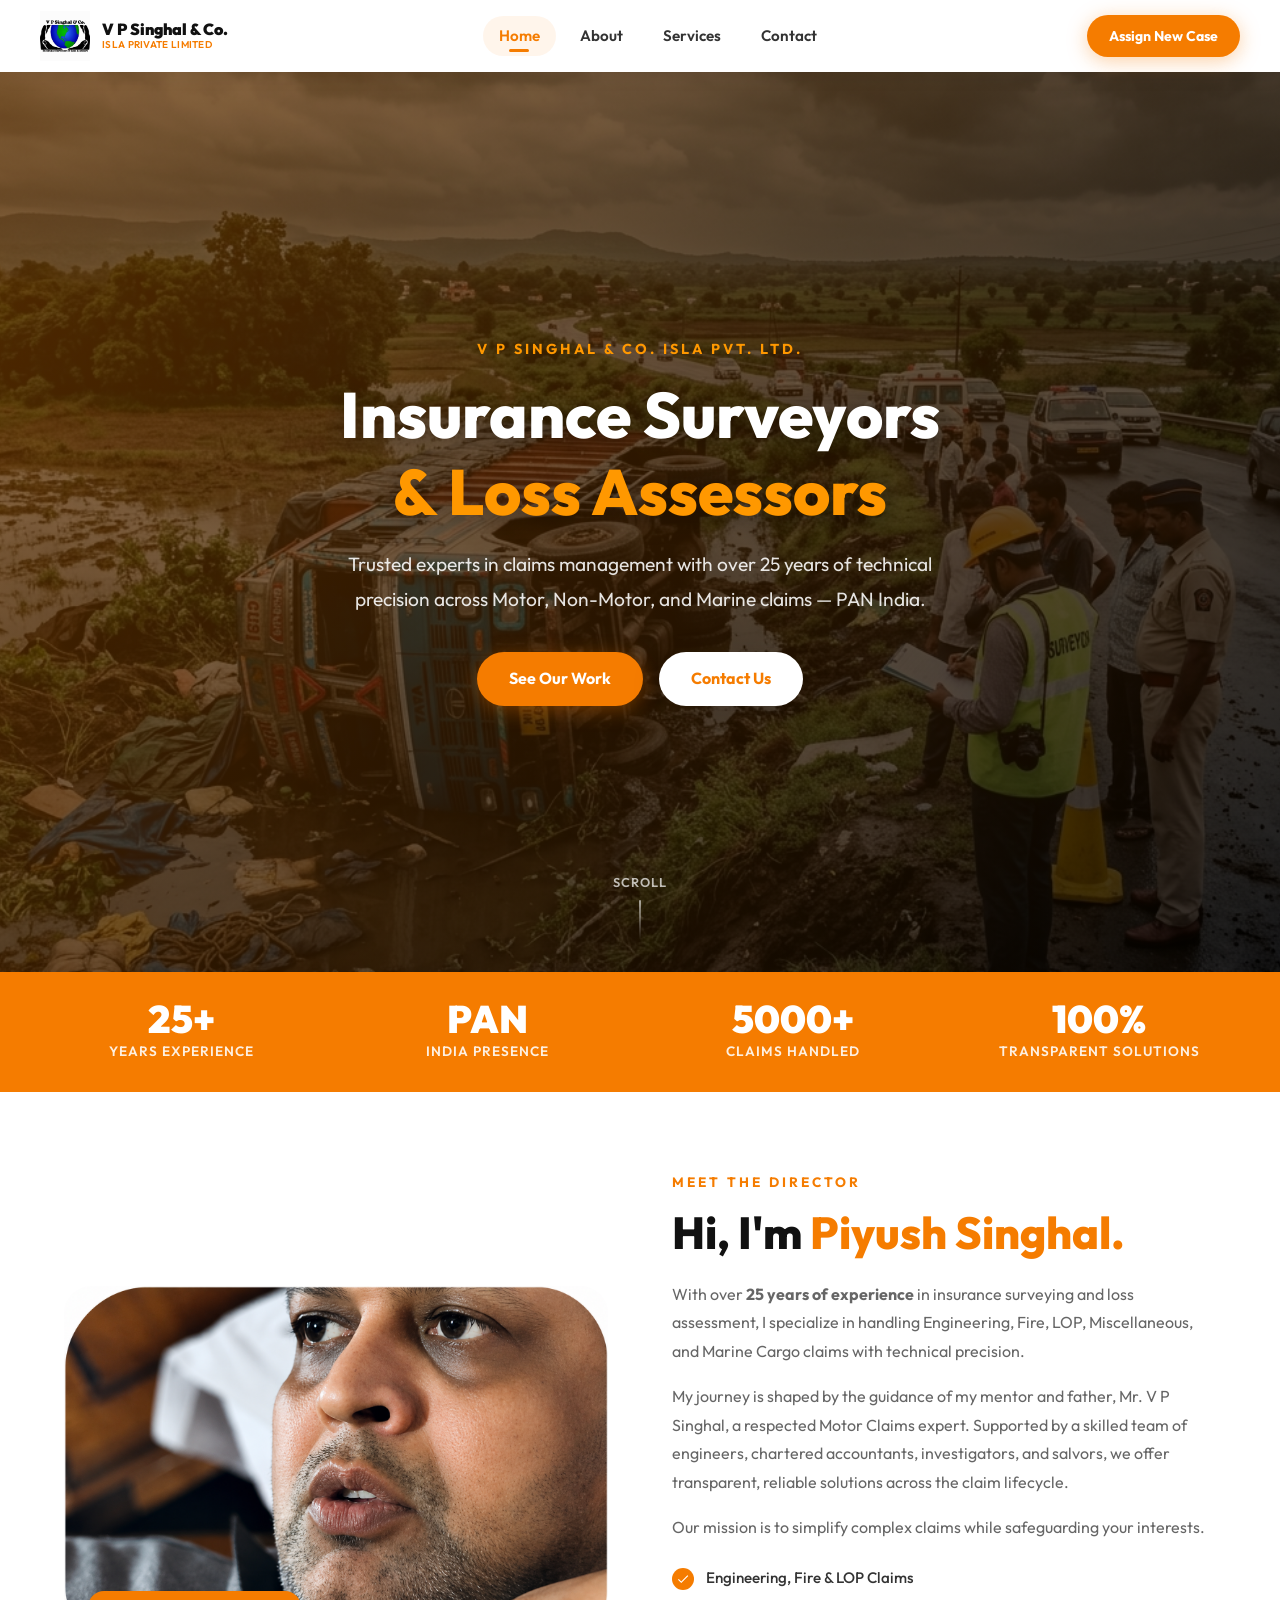
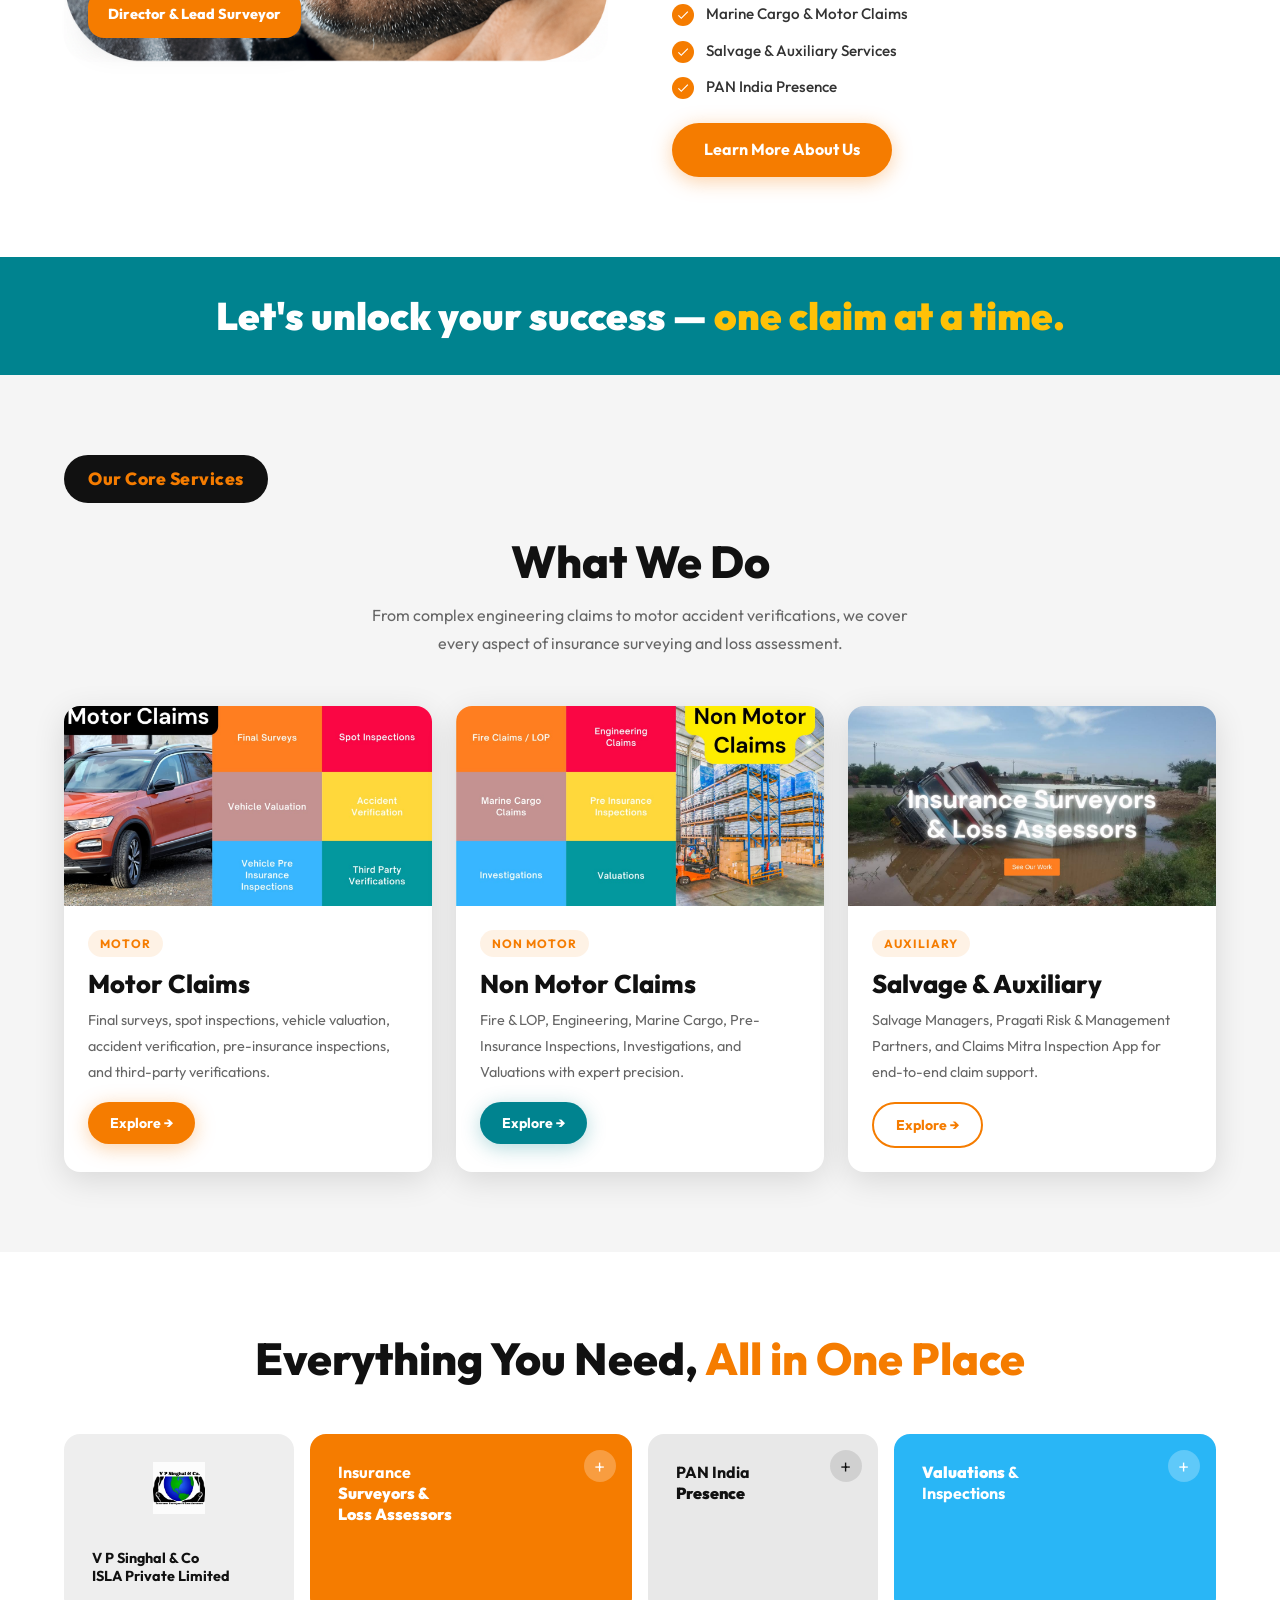
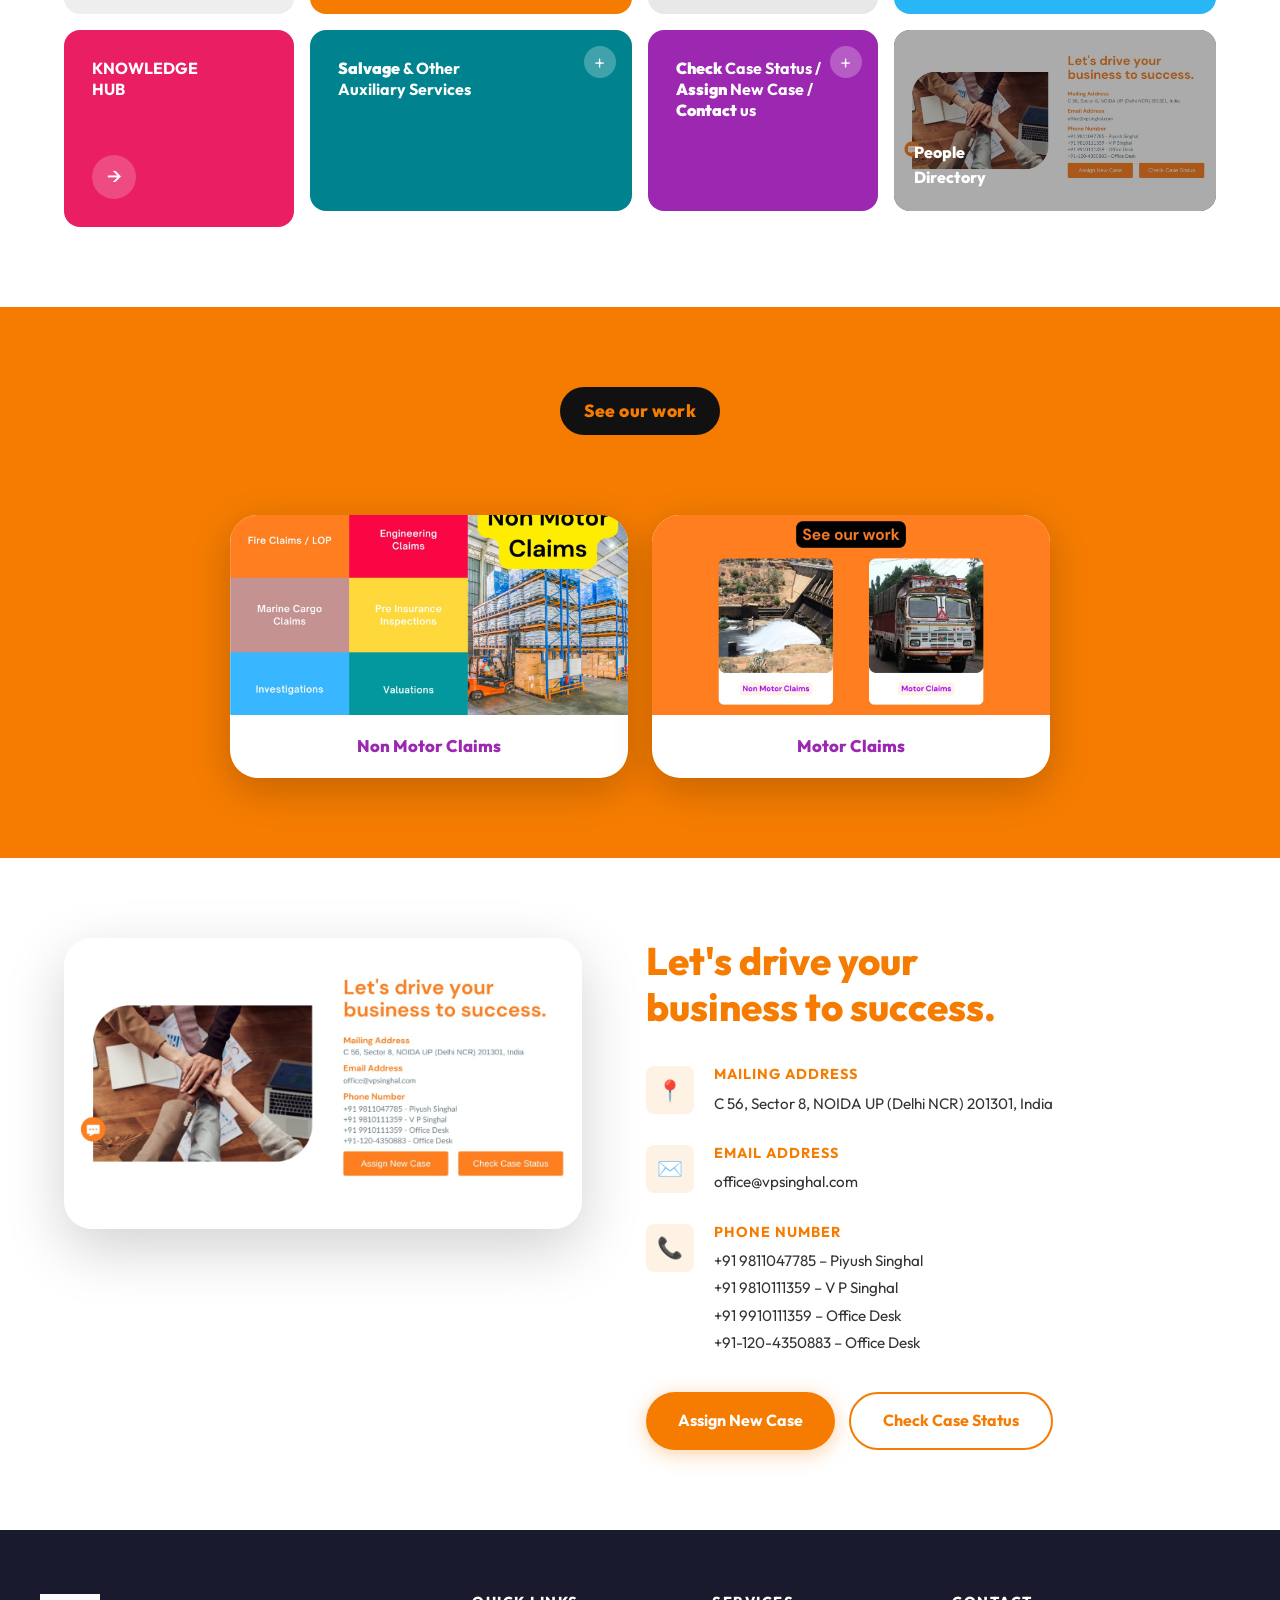
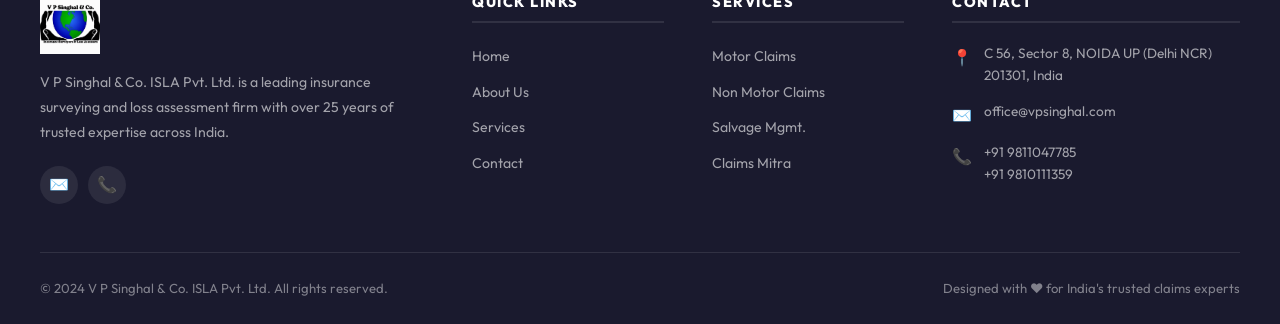
==== commit 3eb34f07: "image update" ====
--- a/index.html
+++ b/index.html
@@ -87,7 +87,7 @@
     <div class="container">
       <div class="about-grid">
         <div class="about-img-wrap reveal">
-          <img src="assets/About director.jpeg" alt="Piyush Singhal – Director"/>
+          <img src="assets/director-2.png" alt="Piyush Singhal – Director"/>
           <div class="about-img-badge">Director &amp; Lead Surveyor</div>
         </div>
         <div class="about-text reveal reveal-delay-2">
--- a/styles.css
+++ b/styles.css
@@ -319,7 +319,7 @@
 .hero-bg {
   position: absolute;
   inset: 0;
-  background-image: url('assets/Services and logo.jpeg');
+  background-image: url('assets/hero.png');
   background-size: cover;
   background-position: center;
   filter: brightness(0.45);
@@ -443,6 +443,7 @@
   width: 100%;
   border-radius: var(--radius-lg);
   object-fit: cover;
+  object-position: center;
   max-height: 500px;
 }
 .about-img-badge {
@@ -716,11 +717,11 @@
 }
 .director-photo {
   width: 100%;
-  max-width: 340px;
-  aspect-ratio: 4/5;
+  max-width: 420px;
+  aspect-ratio: 3/2;
   border-radius: var(--radius-lg);
   object-fit: cover;
-  object-position: center top;
+  object-position: center;
   box-shadow: var(--shadow-lg);
 }
 .director-name-card {
@@ -730,7 +731,7 @@
   padding: 20px 28px;
   text-align: center;
   width: 100%;
-  max-width: 340px;
+  max-width: 420px;
 }
 .director-name-card h3 { font-size: 1.3rem; color: var(--white); margin-bottom: 4px; }
 .director-name-card p { font-size: 0.85rem; color: rgba(255,255,255,0.88); margin: 0; }
@@ -871,7 +872,7 @@
   overflow: hidden;
   box-shadow: var(--shadow-lg);
 }
-.motor-img img { width: 100%; height: 380px; object-fit: cover; }
+.motor-img img { width: 100%; height: 380px; object-fit: cover; object-position: center; }
 .motor-sub-grid {
   display: grid;
   grid-template-columns: 1fr 1fr;
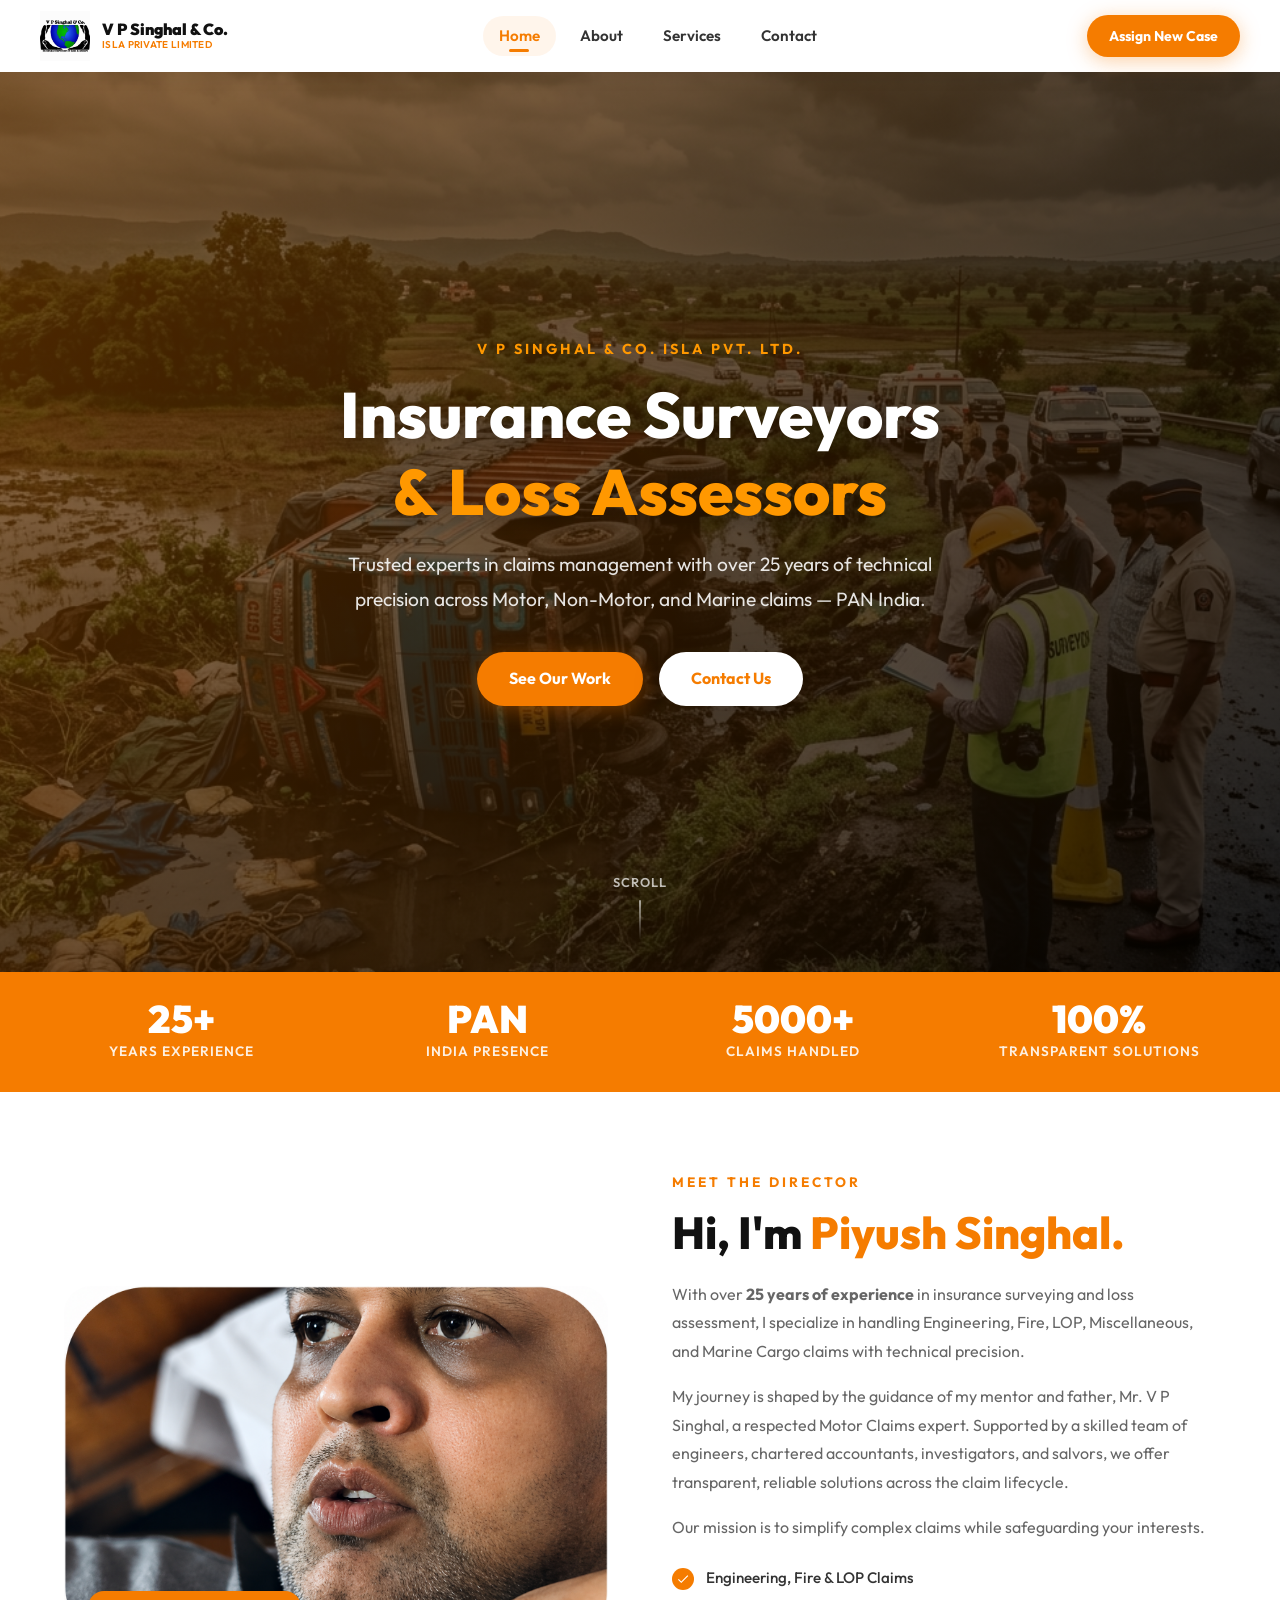
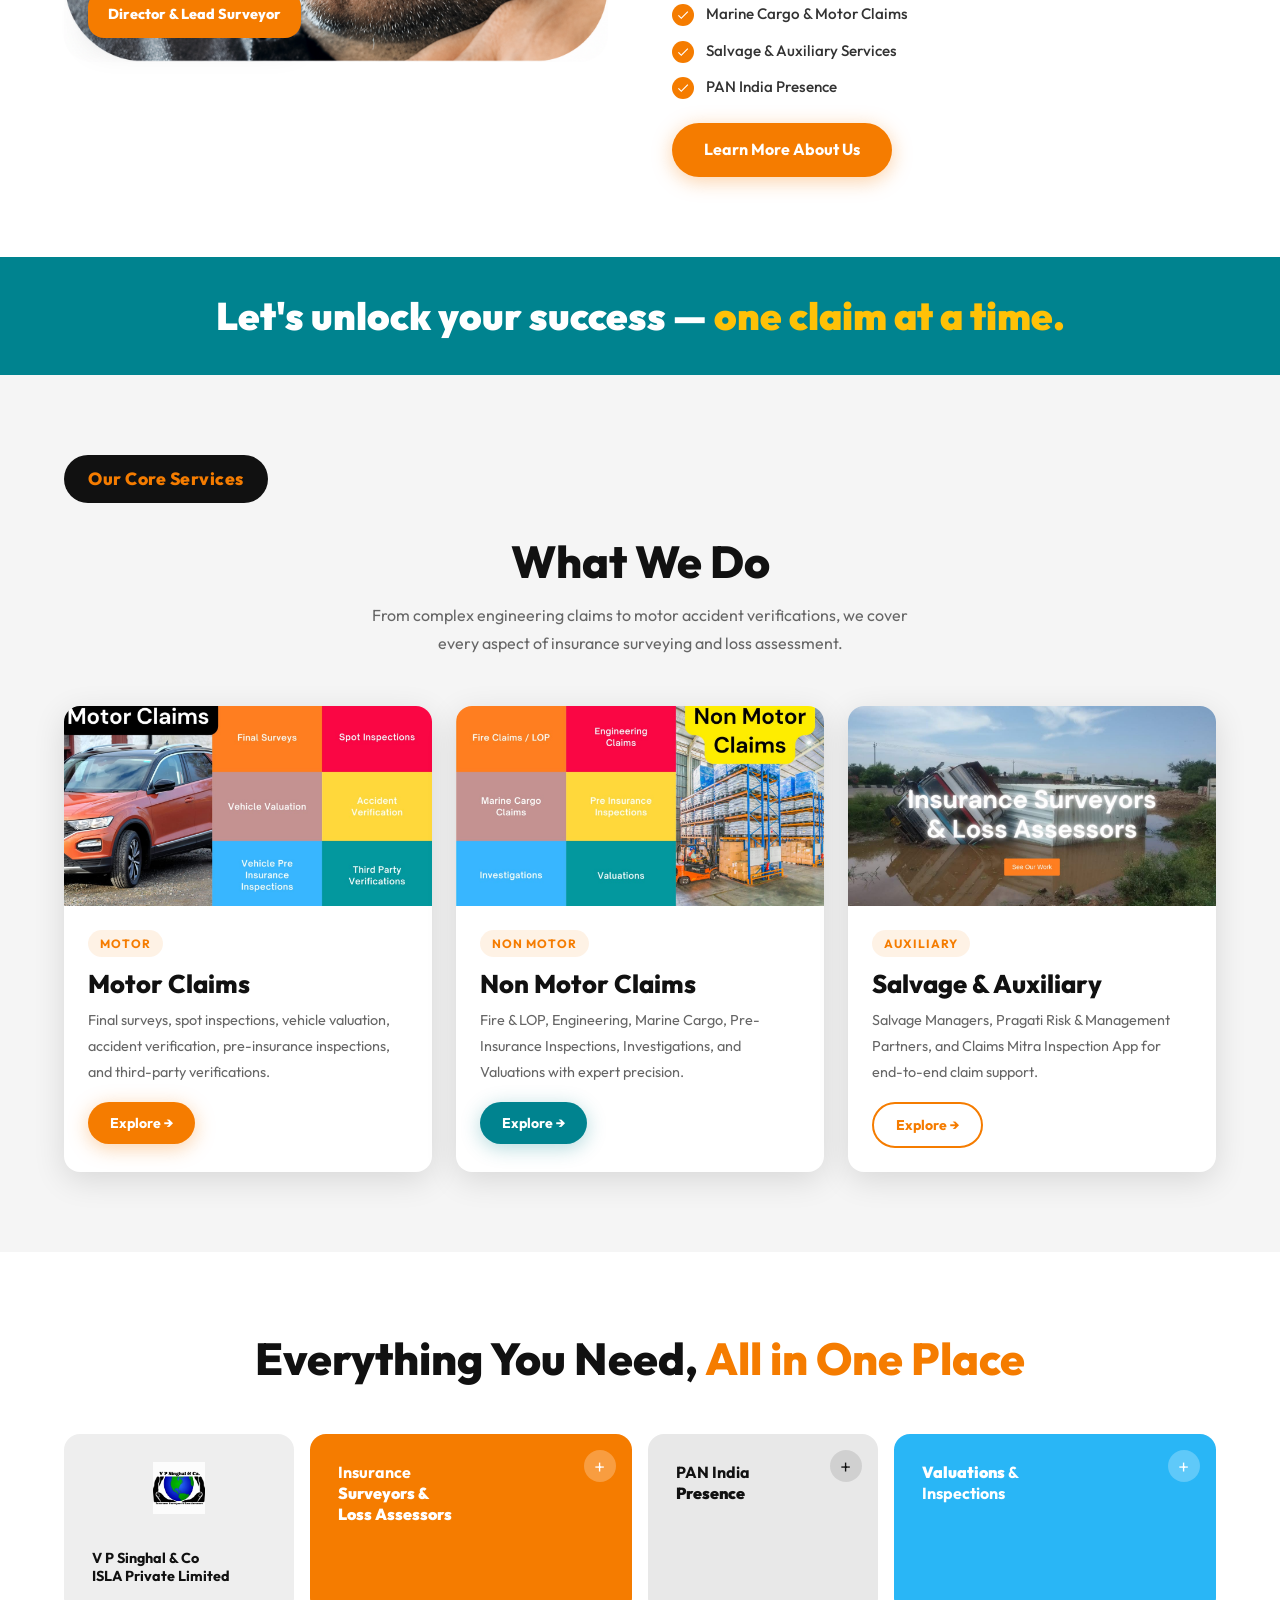
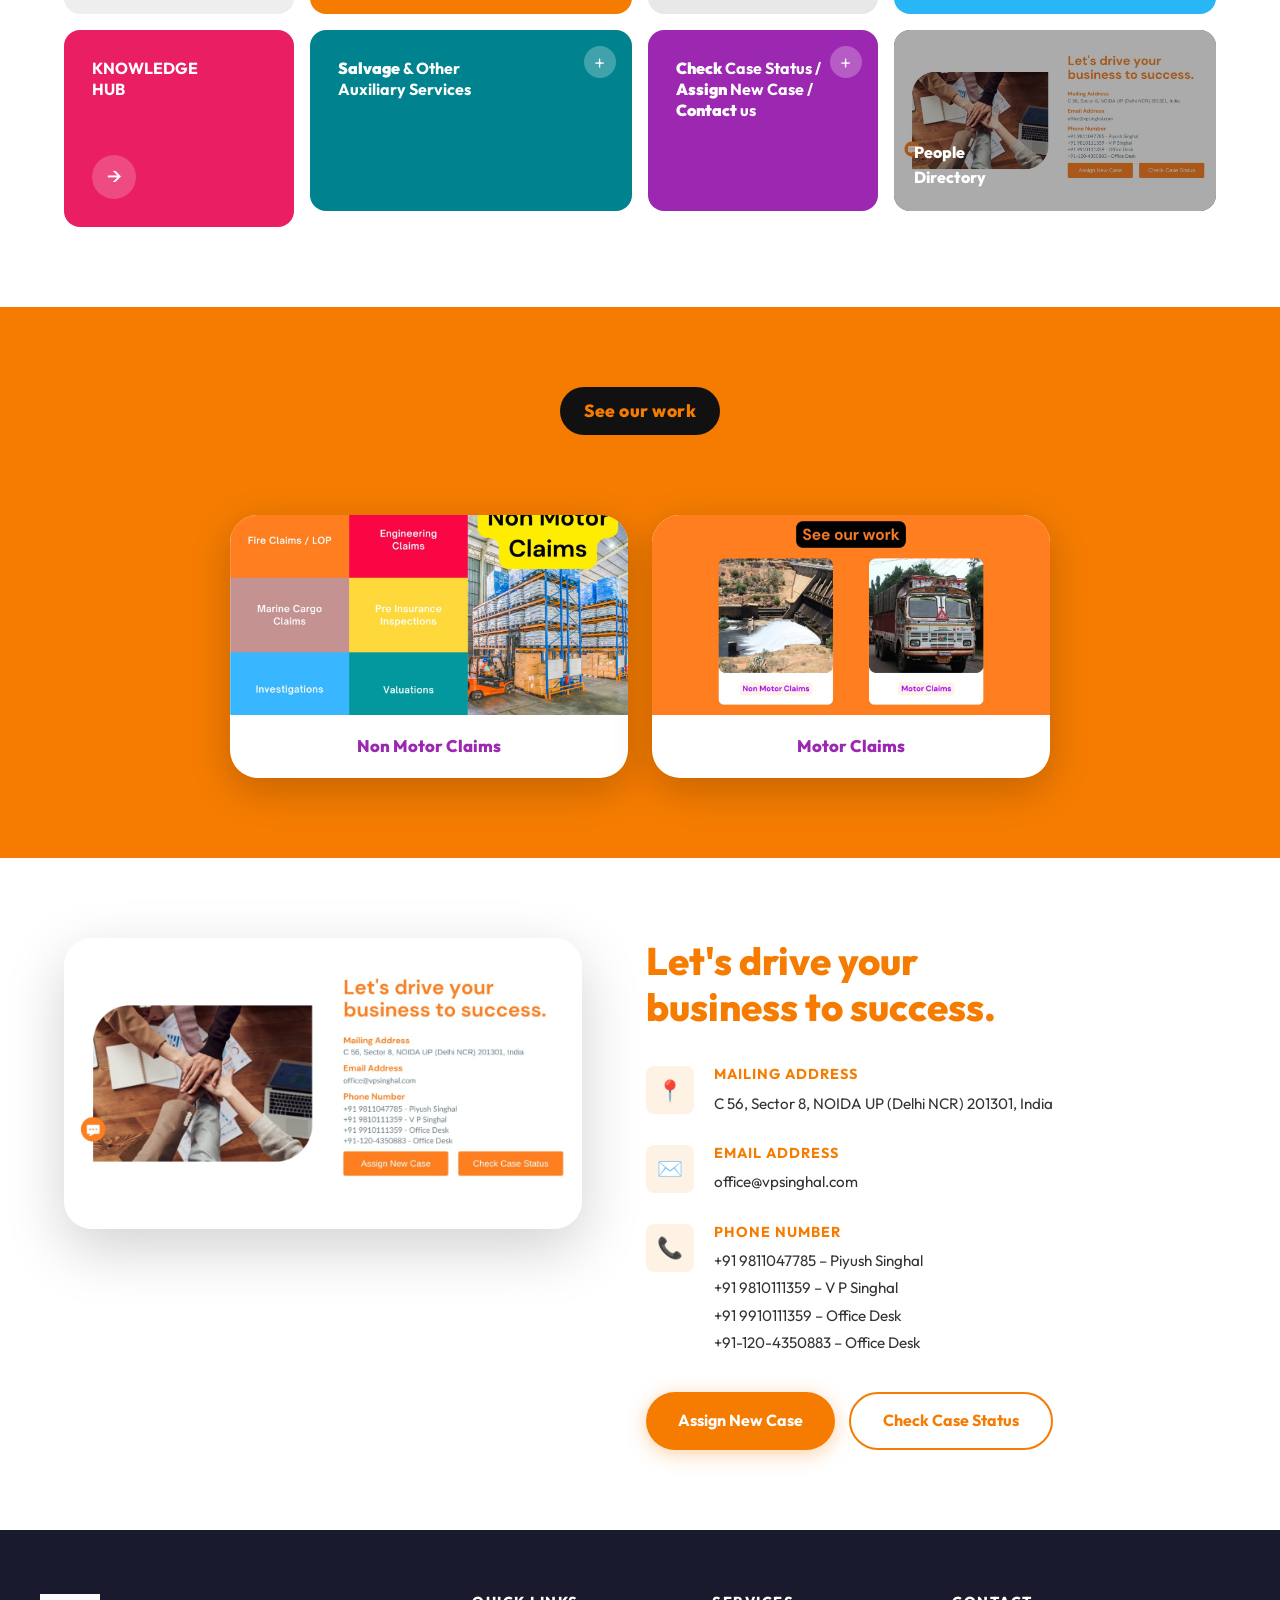
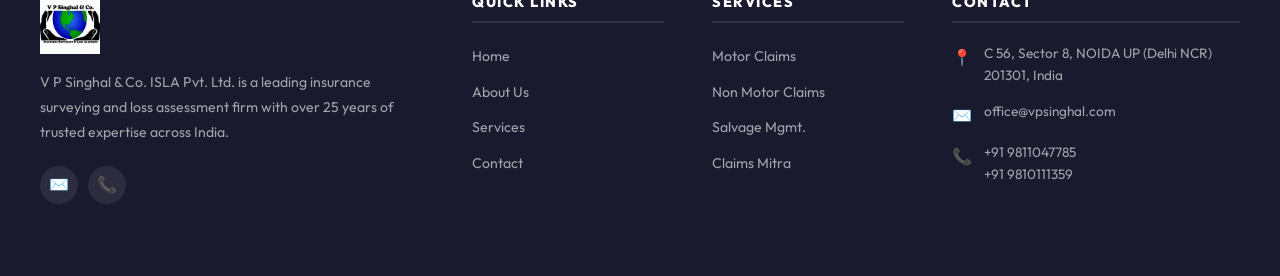
==== commit bf31fc94: "about" ====
--- a/index.html
+++ b/index.html
@@ -10,7 +10,7 @@
 </head>
 <body>
 
-  <!-- ═══════════════════════ NAVBAR ═══════════════════════ -->
+  <!-- ═════════ NAVBAR ═════════════ -->
   <nav class="navbar" id="navbar">
     <div class="nav-container">
       <a href="index.html" class="nav-logo">
@@ -44,7 +44,7 @@
     <a href="contact.html#assign" class="btn btn-orange">Assign New Case</a>
   </div>
 
-  <!-- ═══════════════════════ HERO ═══════════════════════ -->
+  <!-- ══════════HERO ════════════════════ -->
   <section class="hero" id="hero">
     <div class="hero-bg"></div>
     <div class="hero-overlay"></div>
@@ -60,7 +60,7 @@
     <div class="hero-scroll">Scroll</div>
   </section>
 
-  <!-- ═══════════════════════ STATS ═══════════════════════ -->
+  <!-- ══════════ STATS ════════════════ -->
   <div class="stats-strip">
     <div class="stats-grid">
       <div class="stat-item reveal">
@@ -82,7 +82,7 @@
     </div>
   </div>
 
-  <!-- ═══════════════════════ ABOUT TEASER ═══════════════════════ -->
+  <!-- ════ ABOUT TEASER ═══════════════════ -->
   <section class="about-teaser section" id="about-teaser">
     <div class="container">
       <div class="about-grid">
@@ -108,14 +108,14 @@
     </div>
   </section>
 
-  <!-- ═══════════════════════ TAGLINE ═══════════════════════ -->
+  <!-- ═════════ TAGLINE ═════════════ -->
   <div class="tagline-strip">
     <div class="container">
       <h2>Let's unlock your success — <span>one claim at a time.</span></h2>
     </div>
   </div>
 
-  <!-- ═══════════════════════ SERVICES (Home) ═══════════════════════ -->
+  <!-- ═══════ SERVICES (Home) ═════════ -->
   <section class="services-home section" id="services">
     <div class="container">
       <span class="badge">Our Core Services</span>
@@ -162,7 +162,7 @@
     </div>
   </section>
 
-  <!-- ═══════════════════════ BENTO GRID ═══════════════════════ -->
+  <!-- ════ BENTO GRID ═══════════════════════ -->
   <section class="bento-section section">
     <div class="container">
       <h2 class="reveal">Everything You Need, <span class="text-orange">All in One Place</span></h2>
@@ -211,7 +211,7 @@
     </div>
   </section>
 
-  <!-- ═══════════════════════ SEE OUR WORK ═══════════════════════ -->
+  <!-- ═══════════════════════ SEE OUR WORK ══════ -->
   <section class="work-section">
     <div class="container">
       <div class="section-header">
@@ -230,7 +230,7 @@
     </div>
   </section>
 
-  <!-- ═══════════════════════ CONTACT CTA ═══════════════════════ -->
+  <!-- ══════════════ CONTACt ═════════ -->
   <section class="section" style="background:var(--white);">
     <div class="container">
       <div class="contact-layout">
@@ -272,7 +272,7 @@
     </div>
   </section>
 
-  <!-- ═══════════════════════ FOOTER ═══════════════════════ -->
+  <!-- ═══════════════════════ Footer═══ -->
   <footer class="footer">
     <div class="footer-grid">
       <div class="footer-brand">
@@ -317,10 +317,7 @@
         </div>
       </div>
     </div>
-    <div class="footer-bottom">
-      <p>© 2024 V P Singhal &amp; Co. ISLA Pvt. Ltd. All rights reserved.</p>
-      <p>Designed with ❤️ for India's trusted claims experts</p>
-    </div>
+
   </footer>
 
   <script>
